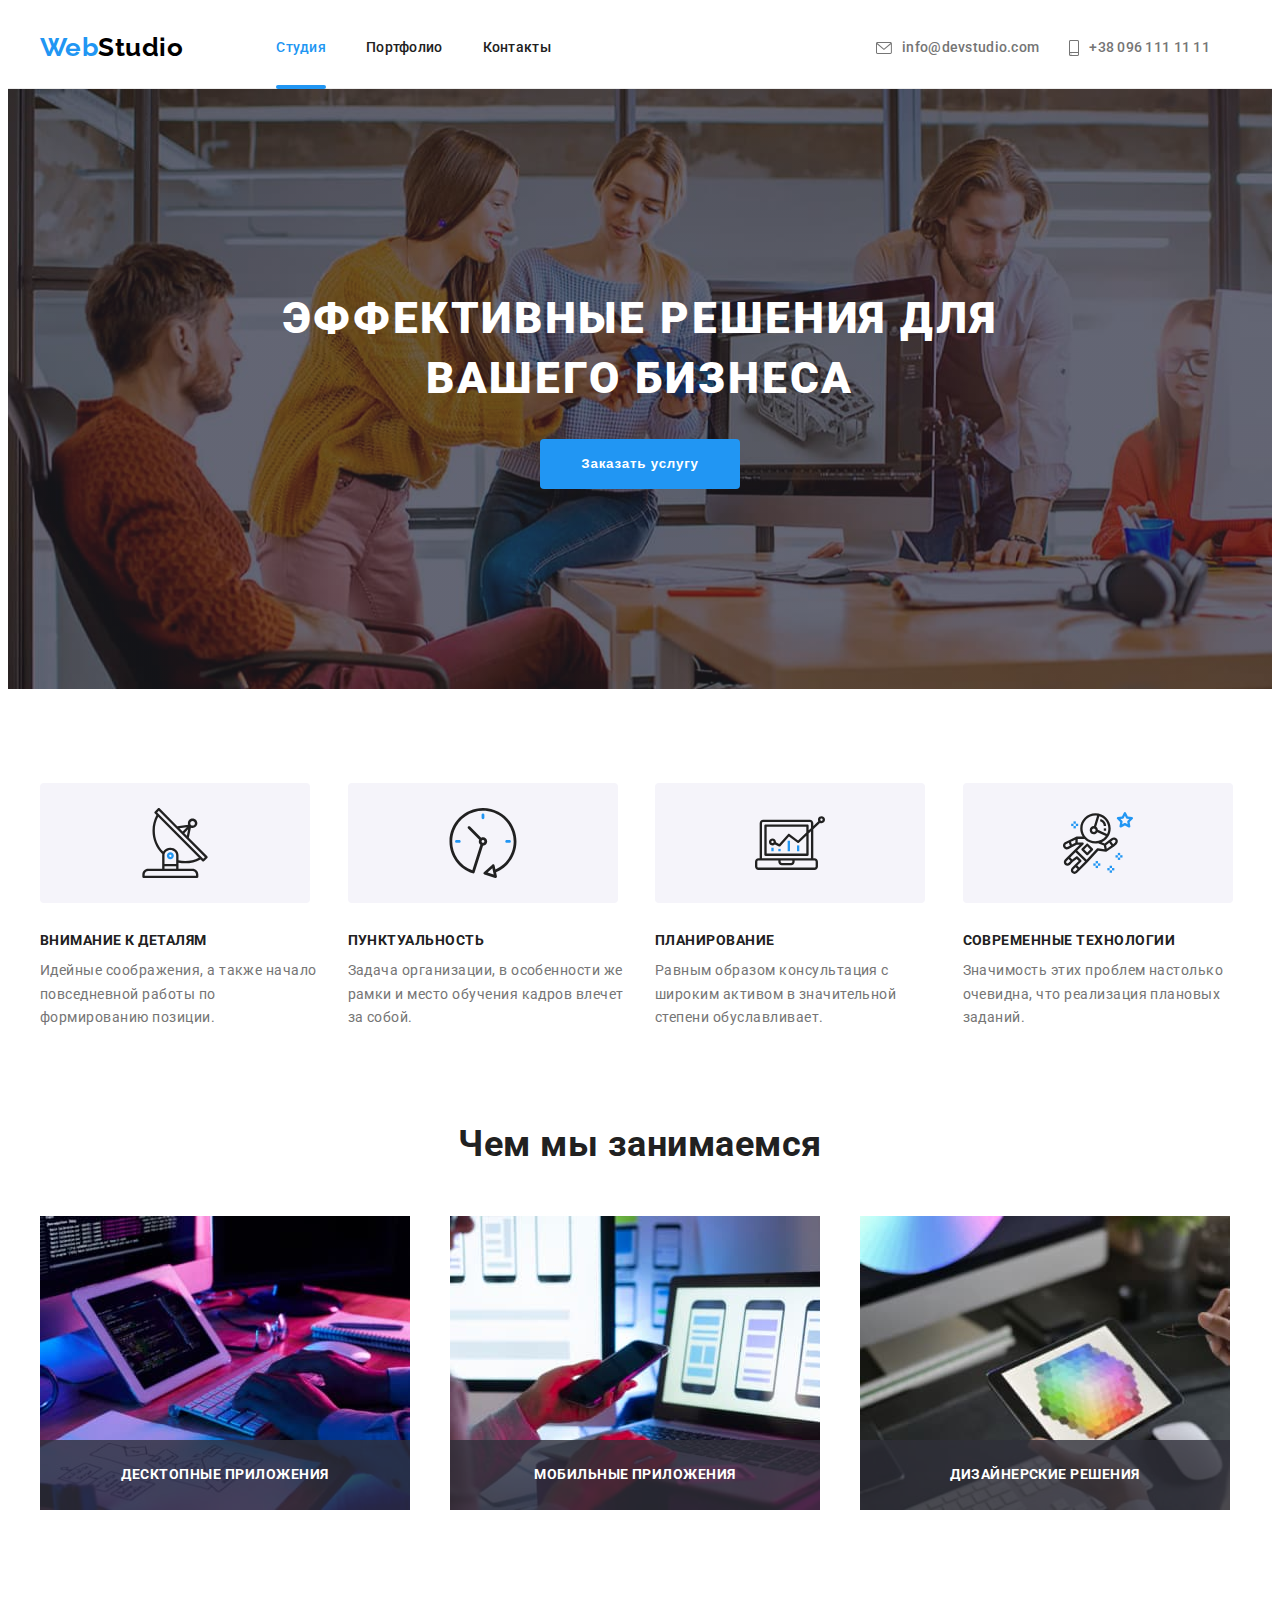
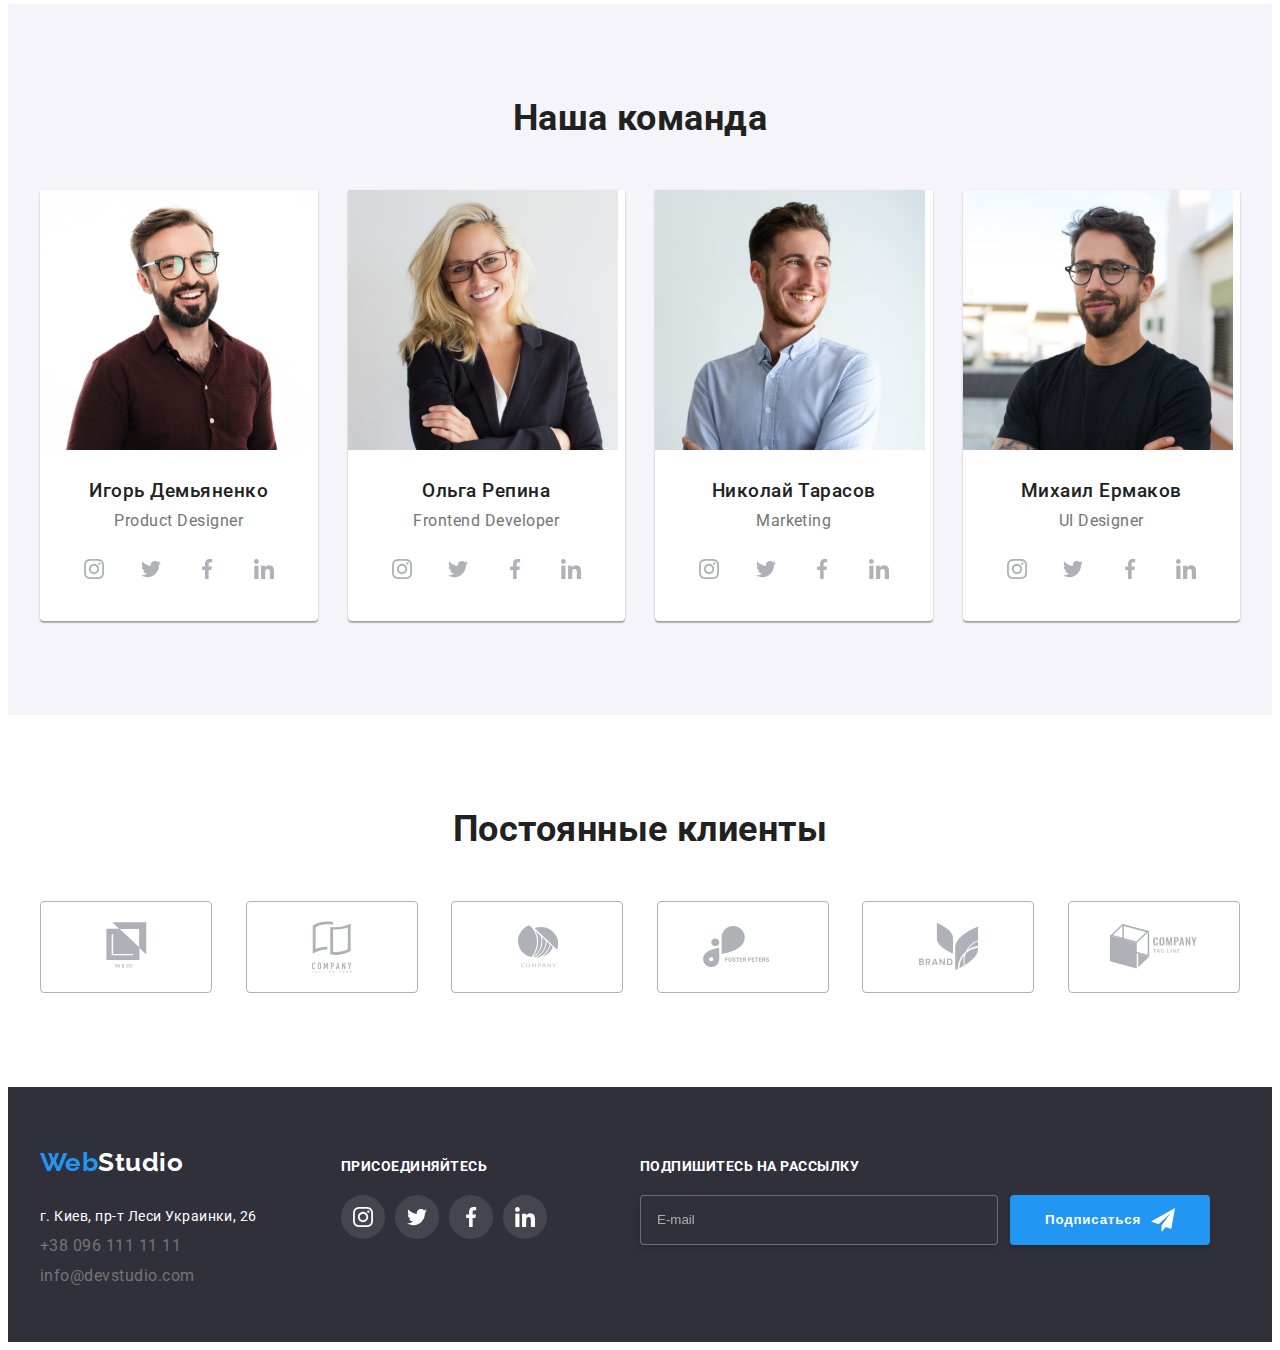
==== index.html @ 2e7219b0 "Добавляет прошлый проект" ====
<!DOCTYPE html>
<html lang="ru">
<head>
    <meta charset="UTF-8">
    <meta http-equiv="X-UA-Compatible" content="IE=edge">
    <meta name="viewport" content="width=device-width, initial-scale=1.0">
    <title>Студия</title>
    <link rel="preconnect" href="https://fonts.gstatic.com">
    <link href="https://fonts.googleapis.com/css2?family=Raleway:wght@700&family=Roboto:wght@400;500;700;900&display=swap"
        rel="stylesheet">
    <link rel="stylesheet" href="https://cdnjs.cloudflare.com/ajax/libs/modern-normalize/1.0.0/modern-normalize.min.css"
        integrity="sha512-ISS7cAi1PEhQ8jnbJpJZMd29NlhNj4AWYyLOSp2CE/CsHxTCu+r+t0D2yoJudVrd0/8fTVPUVDzY5Tvli75u/g=="
        crossorigin="anonymous" />
    <link rel="stylesheet" href="./css/styles.css">
</head>
<body>
    <header class="header">
        <div class="container">
            <nav class="navigation">
                <a class="logotype logotype-light-theme link" href="./index.html" lang="en">
                    <span class="logo-Web">Web</span>Studio</a>
                <ul class="navigation-list list">
                    <li class="navigation-item ">
                        <a class="navigation-link nav-link-onclick-color link" href="./index.html">Студия</a>
                    </li>
                    <li class="navigation-item">
                        <a class="navigation-link navigation-link-color link" href="./portfolio.html">Портфолио</a>
                    </li>
                    <li class="navigation-item">
                        <a class="navigation-link navigation-link-color link" href="">Контакты</a>
                    </li>
                </ul>
            </nav>
            <ul class="tel-list list">
                <li class="list-link">
                    <a class="block-header mail-link navigation-link tel-link-color link" href="mailto:info@devstudio.com" lang="en">
                        <svg class="icon-header" width="16px" height="12px">
                            <use href="./images/icons/icons.svg#envelope"></use>
                        </svg>
                        info@devstudio.com
                    </a>
                </li>
                <li class="list-link">
                    <a class="block-header navigation-link tel-link-color link" href="tel:+380961111111">
                        <svg class="icon-header" width="10px" height="16px">
                            <use href="./images/icons/icons.svg#smartphone" ></use>
                        </svg>
                        +38 096 111 11 11
                    </a>
                </li>
            </ul>
        </div>
    </header>
    <main>
        <section class="hero">
            <div class="container hero-container">
                <h1 class="hero-title">Эффективные решения для вашего бизнеса</h1>
                <button class="modal-btn" type="button" data-modal-open>Заказать услугу</button>
            </div>
        </section>
        <section class="quality">
            <div class="container ">
                <h2 class="visually-hidden">Наши качества</h2>
                <ul class="quality-list list">
                    <li class="quality-item">
                        <div class="quality-size">
                            <div class="block-icon">
                                <svg width="70px" height="70px">
                                    <use href="./images/icons/icons.svg#antenna"></use>
                                </svg>
                            </div>
                            <h3 class="suptitle">Внимание к деталям</h3>
                            <p class="description">
                                Идейные соображения, а также начало повседневной работы по формированию позиции.
                            </p>
                        </div>
                    </li>
                    <li class="quality-item">
                        <div class="quality-size">
                            <div class="block-icon">
                                <svg width="70px" height="70px">
                                    <use href="./images/icons/icons.svg#clock"></use>
                                </svg>
                            </div>
                            <h3 class="suptitle">Пунктуальность</h3>
                            <p class="description">
                                Задача организации, в особенности же рамки и место обучения кадров влечет за собой.
                            </p>
                        </div>
                    </li>
                    <li class="quality-item">
                        <div class="quality-size">
                            <div class="block-icon">
                                <svg width="70px" height="70px">
                                    <use href="./images/icons/icons.svg#diagram"></use>
                                </svg>
                            </div>
                            <h3 class="suptitle">Планирование</h3>
                            <p class="description">
                                Равным образом консультация с широким активом в значительной степени обуславливает.
                            </p>
                        </div>
                    </li>
                    <li class="quality-item">
                        <div class="quality-size">
                            <div class="block-icon">
                                <svg width="70px" height="70px">
                                    <use href="./images/icons/icons.svg#astronaut"></use>
                                </svg>
                            </div>
                            <h3 class="suptitle">Современные технологии</h3>
                            <p class="description">
                                Значимость этих проблем настолько очевидна, что реализация плановых заданий.
                            </p>
                        </div>
                    </li>
                </ul>
            </div>
        </section>
        <section class="work">
            <div class="container">
                <h2 class="title">Чем мы занимаемся</h2>
                <ul class="work-list list">
                    <li class="work-item">
                        <div class="work-block">
                            <img src="./images/index/img_1.jpg" alt="Ноутбук" width="370" height="294">
                            <p class="work-description">Десктопные приложения</p>
                        </div>
                    </li>
                    <li class="work-item">
                        <div class="work-block">
                            <img src="./images/index/img_2.jpg" alt="Смартфон" width="370" height="294">
                            <p class="work-description">Мобильные приложения</p>
                        </div>
                    </li>
                    <li class="work-item">
                        <div class="work-block">
                            <img src="./images/index/img_3.jpg" alt="Планшет" width="370" height="294">
                            <p class="work-description">Дизайнерские решения</p>
                        </div>
                    </li>
                </ul>
            </div>
        </section>
        <section class="team">
            <div class="container">
                <h2 class="title">Наша команда</h2>
                <ul class="team-list list">
                    <li class="team-item">
                        <img src="./images/index/Igor.jpg" alt="Дизайнер нашей команды" width="270" height="260">
                        <div class="team-block">
                            <h3 class="name-team">Игорь Демьяненко</h3>
                            <p class="position-team " lang="en">Product Designer</p>
                            <ul class="social-list list">
                                <li class="social-list-item">
                                    <a href="" class="social-list-link link">
                                        <svg width="20px" height="20px">
                                            <use href="./images/icons/icons.svg#instagram"></use>
                                        </svg>
                                    </a>
                                </li>
                                <li class="social-list-item">
                                    <a href="" class="social-list-link link">
                                        <svg width="20px" height="20px">
                                            <use href="./images/icons/icons.svg#twitter"></use>
                                        </svg>
                                    </a>
                                </li>
                                <li class="social-list-item">
                                    <a href="" class="social-list-link link">
                                        <svg width="20px" height="20px">
                                            <use href="./images/icons/icons.svg#facebook"></use>
                                        </svg>
                                    </a>
                                </li>
                                <li class="social-list-item">
                                    <a href="" class="social-list-link link">
                                        <svg width="20px" height="20px">
                                            <use href="./images/icons/icons.svg#linkedin"></use>
                                        </svg>
                                    </a>
                                </li>
                            </ul>
                        </div>
                    </li>
                    <li class="team-item">
                        <img src="./images/index/Olga.jpg" alt="Разработчик нашей команды" width="270" height="260">
                        <div class="team-block">
                            <h3 class="name-team">Ольга Репина</h3>
                            <p class="position-team " lang="en">Frontend Developer</p>
                            <ul class="social-list list">
                                <li class="social-list-item">
                                    <a href="" class="social-list-link link">
                                        <svg width="20px" height="20px">
                                            <use href="./images/icons/icons.svg#instagram"></use>
                                        </svg>
                                    </a>
                                </li>
                                <li class="social-list-item">
                                    <a href="" class="social-list-link link">
                                        <svg width="20px" height="20px">
                                            <use href="./images/icons/icons.svg#twitter"></use>
                                        </svg>
                                    </a>
                                </li>
                                <li class="social-list-item">
                                    <a href="" class="social-list-link link">
                                        <svg width="20px" height="20px">
                                            <use href="./images/icons/icons.svg#facebook"></use>
                                        </svg>
                                    </a>
                                </li>
                                <li class="social-list-item">
                                    <a href="" class="social-list-link link">
                                        <svg width="20px" height="20px">
                                            <use href="./images/icons/icons.svg#linkedin"></use>
                                        </svg>
                                    </a>
                                </li>
                            </ul>
                        </div>
                    </li>
                    <li class="team-item">
                        <img src="./images/index/Nikolay.jpg" alt="Маркетолог нашей команды" width="270" height="260">
                        <div class="team-block">
                            <h3 class="name-team">Николай Тарасов</h3>
                            <p class="position-team " lang="en">Marketing</p>
                            <ul class="social-list list">
                                <li class="social-list-item">
                                    <a href="" class="social-list-link link">
                                        <svg width="20px" height="20px">
                                            <use href="./images/icons/icons.svg#instagram"></use>
                                        </svg>
                                    </a>
                                </li>
                                <li class="social-list-item">
                                    <a href="" class="social-list-link link">
                                        <svg width="20px" height="20px">
                                            <use href="./images/icons/icons.svg#twitter"></use>
                                        </svg>
                                    </a>
                                </li>
                                <li class="social-list-item">
                                    <a href="" class="social-list-link link">
                                        <svg width="20px" height="20px">
                                            <use href="./images/icons/icons.svg#facebook"></use>
                                        </svg>
                                    </a>
                                </li>
                                <li class="social-list-item">
                                    <a href="" class="social-list-link link">
                                        <svg width="20px" height="20px">
                                            <use href="./images/icons/icons.svg#linkedin"></use>
                                        </svg>
                                    </a>
                                </li>
                            </ul>
                        </div>
                    </li>
                    <li class="team-item">
                        <img src="./images/index/Michael.jpg" alt="Дизайнер нашей команды" width="270" height="260">
                        <div class="team-block">
                            <h3 class="name-team">Михаил Ермаков</h3>
                            <p class="position-team " lang="en">UI Designer</p>
                            <ul class="social-list list">
                                <li class="social-list-item">
                                    <a href="" class="social-list-link link">
                                        <svg width="20px" height="20px">
                                            <use href="./images/icons/icons.svg#instagram"></use>
                                        </svg>
                                    </a>
                                </li>
                                <li class="social-list-item">
                                    <a href="" class="social-list-link link">
                                        <svg width="20px" height="20px">
                                            <use href="./images/icons/icons.svg#twitter"></use>
                                        </svg>
                                    </a>
                                </li>
                                <li class="social-list-item">
                                    <a href="" class="social-list-link link">
                                        <svg width="20px" height="20px">
                                            <use href="./images/icons/icons.svg#facebook"></use>
                                        </svg>
                                    </a>
                                </li>
                                <li class="social-list-item">
                                    <a href="" class="social-list-link link">
                                        <svg width="20px" height="20px">
                                            <use href="./images/icons/icons.svg#linkedin"></use>
                                        </svg>
                                    </a>
                                </li>
                            </ul>
                        </div>
                    </li>
                </ul>
            </div>
        </section>
        <section class="client">
            <div class="container">
                <h2 class="title">Постоянные клиенты</h2>
                <ul class="client-list list">
                    <li class="client-list-item">
                        <a href="" class="client-list-link link">
                            <svg width="44px" height="49px">
                                <use href="./images/icons/icons.svg#logo_1"></use>
                            </svg>
                        </a>
                    </li>
                    <li class="client-list-item">
                        <a href="" class="client-list-link link">
                            <svg width="40px" height="52px">
                                <use href="./images/icons/icons.svg#logo_2"></use>
                            </svg>
                        </a>
                    </li>
                    <li class="client-list-item">
                        <a href="" class="client-list-link link">
                            <svg width="41px" height="43px">
                                <use href="./images/icons/icons.svg#logo_3"></use>
                            </svg>
                        </a>
                    </li>
                    <li class="client-list-item">
                        <a href="" class="client-list-link link">
                            <svg width="79px" height="42px">
                                <use href="./images/icons/icons.svg#logo_4"></use>
                            </svg>
                        </a>
                    </li>
                    <li class="client-list-item">
                        <a href="" class="client-list-link link">
                            <svg width="59px" height="47px">
                                <use href="./images/icons/icons.svg#logo_5"></use>
                            </svg>
                        </a>
                    </li>
                    <li class="client-list-item">
                        <a href="" class="client-list-link link">
                            <svg width="89px" height="45px">
                                <use href="./images/icons/icons.svg#logo_6"></use>
                            </svg>
                        </a>
                    </li>
                </ul>
            </div>
        </section>
    </main>
    <footer class="footer">
        <div class="container footer-inline">
            <div class="address-block-footer">
                <a class="logotype logotype-dark-theme link " href="./index.html" lang="en">
                    <span class="logo-Web">Web</span>Studio</a>
                <address class="address">
                    <ul class="list">
                        <li class="contact-list-item">
                            <a class="contact-list-link link" href="https://goo.gl/maps/pDq41oWToVLmDc4w5" target="_blank"
                                rel="noopener noreferrer">
                                г. Киев,
                                пр-т Леси Украинки, 26
                            </a>
                        </li>
                        <li class="contact-list-item">
                            <a class="tel-link-color link" href="tel:+380961111111">
                                +38 096 111 11 11
                            </a>
                        </li>
                        <li class="contact-list-item">
                            <a class="tel-link-color link" href="mailto:info@devstudio.com" lang="en">
                                info@devstudio.com
                            </a>
                        </li>
                    </ul>
                </address>
            </div>
            <div class="footer-block-list ">
                <h3 class="foot-suptitle">присоединяйтесь</h3>
                <ul class="footer-list list">
                    <li class="footer-list-item">
                        <a href="" class="footer-list-link link">
                            <svg width="20px" height="20px">
                                <use href="./images/icons/icons.svg#instagram"></use>
                            </svg>
                        </a>
                    </li>
                    <li class="footer-list-item">
                        <a href="" class="footer-list-link link">
                            <svg width="20px" height="20px">
                                <use href="./images/icons/icons.svg#twitter"></use>
                            </svg>
                        </a>
                    </li>
                    <li class="footer-list-item">
                        <a href="" class="footer-list-link link">
                            <svg width="20px" height="20px">
                                <use href="./images/icons/icons.svg#facebook"></use>
                            </svg>
                        </a>
                    </li>
                    <li class="footer-list-item">
                        <a href="" class="footer-list-link link">
                            <svg width="20px" height="20px">
                                <use href="./images/icons/icons.svg#linkedin"></use>
                            </svg>
                        </a>
                    </li>
                </ul>
            </div>
            <div class="footer-block-button">
                <h3 class="foot-suptitle">подпишитесь на рассылку</h3>
                <form action="#" class="foot-form-size">
                    <input type="email" class="action-footer-email" required autocomplete="off" placeholder="E-mail">
                    <button type="submit" class="modal-form-btn block-action-btn">
                        Подписаться
                        <svg class="svg-color" width="24px" height="24px">
                            <use href="./images/icons/icons.svg#telegram"></use>
                        </svg>
                    </button>
                </form>
            </div>
        </div>
    </footer>

    <div class="backdrop is-hidden" data-modal>
        <div class="modal">
            <button class="modal-close-btn" type="button" data-modal-close>
                <svg class="close-btn" width="11px" height="11px">
                    <use href="./images/icons/icons.svg#close"></use>
                </svg>
            </button>
            <h2 class="modal-title">Оставьте свои данные, мы вам перезвоним</h2>
            <form action="#" class="modal-form">
                <label class="modal-form-field">
                    Имя
                    <span class="modal-form-input-wrapper">
                        <input type="text" name="user-name" required minlength="2" class="modal-form-input" autocomplete="off">
                        <svg class="modal-form-icon" width="18px" height="18px">
                            <use href="./images/icons/icons.svg#person-black"></use>
                        </svg>
                    </span>
                </label>
                <label class="modal-form-field">
                    Телефон
                    <span class="modal-form-input-wrapper">
                        <input type="tel" name="user-phone" required pattern="[0-9]{3}-[0-9]{3}-[0-9]{2}-[0-9]{2}" autocomplete="off" title="096-111-11-11"
                            class="modal-form-input">
                        <svg class="modal-form-icon" width="18px" height="18px">
                            <use href="./images/icons/icons.svg#phone-black"></use>
                        </svg>
                    </span>
                </label>
                <label class="modal-form-field">
                    Почта
                    <span class="modal-form-input-wrapper">
                        <input type="email" name="user-email" required class="modal-form-input" autocomplete="off">
                        <svg class="modal-form-icon" width="18px" height="18px">
                            <use href="./images/icons/icons.svg#email-black"></use>
                        </svg>
                    </span>
                </label>
                <label class="modal-form-user-message">
                    <span class="modal-form-user-title">Комментарий</span>
                    <textarea name="user-message" class="modal-form-message" placeholder="Введите текст"></textarea>
                </label>
                <input type="checkbox" name="user-term" id="user-term" class="modal-form-term visually-hidden">
                <label for="user-term" class="modal-form-check-desc">Соглашаюсь с рассылкой и принимаю&nbsp; 
                    <a class="logo-Web" href="">Условия договора</a>
                </label>

                <button type="submit" class="modal-form-btn">Отправить</button>
            </form>

        </div>
    </div>
    <script src="./js/modal.js"></script>
</body>
</html>
---- css/styles.css ----
:root {
  --main-font: "Roboto", sans-serif;
  --secondary-font: "Raleway", sans-serif;
  --accent-color: #2196f3;
  --color-main: #ffffff;
  --color-title: #212121;
  --color-secondary: #2f303a;
  --color-btn: #188ce8;
  --color-logo: #000000;
  --color-subtext: #757575;
  --color-team: #f5f4fa;
  --color-icon: #c4c4c4;
  --section-pad: 94px;
  --border-header: #ececec;
  --border-icon: #afb1b8;
}

body {
  font-family: var(--main-font);
  font-weight: 400;
  letter-spacing: 0.03em;
  font-size: 16px;
  line-height: 1.87;
}

h1,
h2,
h3,
h4,
h5,
h6,
p {
  margin: 0;
}

ul,
ol {
  margin: 0;
  padding: 0;
}

img {
  display: block;
}

.link {
  text-decoration: none;
}

.list {
  list-style: none;
}

.visually-hidden {
  position: absolute !important;
  clip: rect(1px 1px 1px 1px); /* IE6, IE7 */
  clip: rect(1px, 1px, 1px, 1px);
  padding: 0 !important;
  border: 0 !important;
  height: 1px !important;
  width: 1px !important;
  overflow: hidden;
}

/* ----- COMPONENTS ----- */
.hero,
.footer {
  background-color: var(--color-secondary);
}

.hero-container {
  display: flex;
  flex-direction: column;
  justify-content: center;
  align-items: center;
}

.modal-btn {
  width: 200px;
  height: 50px;
  font-weight: 700;
  letter-spacing: 0.06em;
  cursor: pointer;
  background-color: var(--accent-color);
  color: var(--color-main);
  border: none;
  border-radius: 4px;
  transition: box-shadow 250ms cubic-bezier(0.4, 0, 0.2, 1),
    background-color 250ms cubic-bezier(0.4, 0, 0.2, 1);
}

.modal-btn:hover,
.modal-btn:focus {
  background-color: var(--color-btn);
  box-shadow: 0px 4px 4px rgba(0, 0, 0, 0.15);
}

.logotype {
  font-family: var(--secondary-font);
  font-weight: 700;
  font-size: 26px;
  line-height: 1.19;
}

.logotype-light-theme {
  color: var(--color-logo);
  padding-top: 24px;
  padding-bottom: 25px;
}

.logotype-dark-theme {
  color: var(--color-main);
  margin-bottom: 25px;
  margin-top: 25px;
}

.logo-Web {
  color: var(--accent-color);
}

.title {
  font-weight: 700;
  font-size: 36px;
  line-height: 1.16;
  color: var(--color-title);
  margin-bottom: 50px;
  text-align: center;
}

.container {
  width: 1200px;
  margin: 0 auto;
  padding-left: 15px;
  padding-right: 15px;
}

/* ----- END COMPONENTS ----- */

/* ----- HEADER ----- */
.header {
  border-bottom: 1px solid var(--border-header);
}

.header .container {
  display: flex;
  align-items: center;
}

.navigation {
  display: flex;
  align-items: center;
}

.navigation-list {
  display: flex;
  align-items: center;
}

.navigation-link {
  font-weight: 500;
  font-size: 14px;
  line-height: 1.14;
  letter-spacing: 0.02em;
  padding-top: 5px;
  padding-bottom: 5px;
  display: block;
  padding: 32px 0;
  transition-property: all;
  transition: color 250ms cubic-bezier(0.4, 0, 0.2, 1);
}

.nav-link-onclick-color::after {
  position: absolute;
  display: block;
  content: "";
  width: 100%;
  height: 4px;
  background: var(--accent-color);
  border-radius: 2px;
  bottom: -1px;
}

.navigation-item:not(:last-child) {
  margin-right: 40px;
}

.logotype {
  margin-right: 93px;
}

.navigation-link-color {
  color: var(--color-title);
}

.nav-link-onclick-color {
  color: var(--accent-color);
  position: relative;
}

.navigation-link:hover,
.navigation-link:focus {
  color: var(--accent-color);
}

.list-link {
  margin-right: 30px;
}

.navigation-link:hover .icon-header,
.navigation-link:focus .icon-header {
  fill: var(--accent-color);
}

.icon-header {
  margin-right: 10px;
  fill: var(--color-subtext);
  transition-property: all;
  transition: fill 250ms cubic-bezier(0.4, 0, 0.2, 1);
}

.block-header {
  display: flex;
  justify-content: center;
  align-items: center;
}
/* ----- END HEADER ----- */

/* ----- HERO ----- */
.hero {
  padding-top: 200px;
  padding-bottom: 200px;
  max-width: 1600px;
  background-image: linear-gradient(
      rgba(47, 48, 58, 0.4),
      rgba(47, 48, 58, 0.4)
    ),
    url("../images/index/hero_bg.jpg");
  background-repeat: no-repeat;
  background-size: cover;
  margin-right: auto;
  margin-left: auto;
}

.hero-title {
  font-weight: 900;
  font-size: 44px;
  line-height: 1.36;
  letter-spacing: 0.06em;
  text-transform: uppercase;
  color: var(--color-main);
  margin-bottom: 30px;
  padding-left: 237px;
  padding-right: 237px;
  text-align: center;
}
/* ----- END HERO ----- */
/* ----- quality ----- */

.description {
  font-size: 14px;
  line-height: 1.71;
  color: var(--color-subtext);
}

.suptitle {
  font-weight: 700;
  font-size: 14px;
  line-height: 1.14;
  text-transform: uppercase;
  color: var(--color-title);
  margin-bottom: 10px;
}

.quality {
  padding-top: var(--section-pad);
  padding-bottom: var(--section-pad);
}

.quality-list {
  display: flex;
  flex-wrap: wrap;
  margin-left: -30px;
  margin-top: -30px;
}

.quality-item {
  flex-basis: calc(100% / 4 - 30px);
  margin-left: 30px;
  margin-top: 30px;
}

.block-icon {
  width: 270px;
  height: 120px;
  background-color: var(--color-team);
  border-radius: 4px;
  display: flex;
  justify-content: center;
  align-items: center;
  margin-bottom: 30px;
}
/* ----- END quality ----- */
/* ----- work ----- */
.work {
  padding-bottom: var(--section-pad);
}

.work-list {
  display: flex;
  flex-wrap: wrap;
  margin-left: -30px;
  margin-top: -30px;
}

.work-item {
  flex-basis: calc(100% / 3 - 30px);
  margin-left: 30px;
  margin-top: 30px;
}

.work-block {
  position: relative;
}

.work-description {
  font-weight: 700;
  font-size: 14px;
  line-height: 1.14;
  display: flex;
  justify-content: center;
  align-items: center;
  text-transform: uppercase;
  color: var(--color-main);
  background: rgba(47, 48, 58, 0.8);
  width: 370px;
  height: 70px;
  position: absolute;
  bottom: 0;
  left: 0;
}

/* ----- END work ----- */
/* ----- OUR TEAM ----- */
.team {
  padding-top: var(--section-pad);
  padding-bottom: var(--section-pad);
  background: var(--color-team);
}

.team-list {
  display: flex;
  flex-wrap: wrap;
  margin-left: -30px;
  margin-bottom: -30px;
}

.team-item {
  flex-basis: calc(100% / 4 - 30px);
  margin-left: 30px;
  margin-bottom: 30px;
  background: var(--color-main);
  box-shadow: 0px 1px 3px rgba(0, 0, 0, 0.12), 0px 1px 1px rgba(0, 0, 0, 0.14),
    0px 2px 1px rgba(0, 0, 0, 0.2);
  border-radius: 0px 0px 4px 4px;
}

.team-block {
  padding: 30px 32px;
}

.name-team {
  font-weight: 500;
  line-height: 1.18;
  color: var(--color-title);
  text-align: center;
  margin-bottom: 10px;
}

.position-team {
  line-height: 1.18;
  color: var(--color-subtext);
  text-align: center;
  margin-bottom: 16px;
}

.social-list-link {
  display: flex;
  justify-content: center;
  align-items: center;
  width: 44px;
  height: 44px;
  border-radius: 50%;
  background-color: var(--color-main);
  fill: var(--border-icon);
  transition-property: all;
  transition: color 250ms cubic-bezier(0.4, 0, 0.2, 1),
    background-color 250ms cubic-bezier(0.4, 0, 0.2, 1);
}

.social-list-link:hover,
.social-list-link:focus {
  background-color: var(--accent-color);
  fill: var(--color-main);
}

.social-list {
  display: flex;
  align-items: center;
  justify-content: space-between;
}

/* ----- END OUR TEAM ----- */

/* ----- CLIENT ----- */
.client {
  padding-top: var(--section-pad);
  padding-bottom: var(--section-pad);
}

.client-list {
  display: flex;
  align-items: center;
  justify-content: space-between;
}

.client-list-link {
  display: flex;
  justify-content: center;
  align-items: center;
  width: 170px;
  height: 90px;
  border: 1px solid var(--border-icon);
  fill: var(--border-icon);
  border-radius: 4px;
  transition-property: all;
  transition: fill 250ms cubic-bezier(0.4, 0, 0.2, 1),
    border 250ms cubic-bezier(0.4, 0, 0.2, 1);
}

.client-list-link:hover,
.client-list-link:focus {
  border-color: var(--accent-color);
  fill: var(--accent-color);
}

/* -----END CLIENT ----- */

/* ----- FOOTER ----- */
.footer {
  padding-top: 60px;
  padding-bottom: 60px;
}

.address-block-footer {
  width: 231px;
}

.footer-inline {
  display: flex;
  align-items: baseline;
}

.footer-list {
  display: flex;
  align-items: center;
  justify-content: space-between;
}

.footer-list-link {
  display: flex;
  justify-content: center;
  align-items: center;
  width: 44px;
  height: 44px;
  border-radius: 50%;
  background: rgba(255, 255, 255, 0.1);
  fill: var(--color-main);
  transition-property: all;
  transition: background-color 250ms cubic-bezier(0.4, 0, 0.2, 1);
}

.contact-list-item {
  justify-content: center;
  align-items: center;
  height: 21px;
}

.contact-list-item:not(:last-child) {
  margin-bottom: 9px;
}

.address {
  margin-top: 20px;
  font-style: normal;
  width: 231px;
  height: 81px;
}

.footer-block-list {
  margin-left: 70px;
  width: 206px;
}

.foot-suptitle {
  font-weight: 700;
  font-size: 14px;
  line-height: 1.14;
  text-transform: uppercase;
  color: var(--color-main);
  margin-bottom: 20px;
}

.contact-list-link {
  font-size: 14px;
  line-height: 1.71;
  color: var(--color-main);
  transition-property: all;
  transition: color 250ms cubic-bezier(0.4, 0, 0.2, 1);
}

.footer-list-link:hover,
.footer-list-link:focus {
  background: var(--accent-color);
}

.contact-list-link:hover,
.contact-list-link:focus {
  color: var(--accent-color);
}

.footer .container {
  display: flex;
}

.tel-link-color {
  color: var(--color-subtext);
  transition-property: all;
  transition: color 250ms cubic-bezier(0.4, 0, 0.2, 1);
}

.tel-link-color:hover,
.tel-link-color:focus {
  color: var(--accent-color);
}

.tel-list {
  display: flex;
  align-items: center;
  margin-left: auto;
}

.footer-block-button {
  width: 570px;
  margin-left: 93px;
}

.action-footer-email {
  width: 358px;
  height: 50px;
  border: 1px solid rgba(255, 255, 255, 0.3);
  box-sizing: border-box;
  filter: drop-shadow(0px 4px 4px rgba(0, 0, 0, 0.15));
  border-radius: 4px;
  background-color: var(--color-secondary);
  color: var(--color-main);
  line-height: 1.25;
  padding: 15px 16px;
  margin-right: 12px;
}

.action-footer-email::placeholder {
  color: rgba(255, 255, 255, 0.6);
}

.foot-form-size {
  display: flex;
  align-items: center;
}

.svg-color {
  fill: var(--color-main);
  margin-left: 10px;
}

.block-action-btn {
  display: flex;
  justify-content: center;
  align-items: center;
}

/* ----- END FOOTER ----- */

/* ----- Portfolio ----- */
/* ----- Main ----- */

.gallery {
  padding-top: var(--section-pad);
  padding-bottom: var(--section-pad);
}

.filter-list {
  display: flex;
  justify-content: center;
  margin-bottom: 50px;
}

.filter-item:not(:last-child) {
  margin-right: 8px;
}

.filter-btn {
  font-weight: 500;
  line-height: 1.62;
  cursor: pointer;
  color: var(--color-title);
  background-color: var(--color-team);
  border: none;
  border-radius: 4px;
  padding-left: 22px;
  padding-right: 22px;
  padding-top: 6px;
  padding-bottom: 6px;
  transition-property: all;
  transition: color 250ms cubic-bezier(0.4, 0, 0.2, 1),
    background-color 250ms cubic-bezier(0.4, 0, 0.2, 1),
    box-shadow 250ms cubic-bezier(0.4, 0, 0.2, 1);
}

.filter-btn-color {
  background-color: var(--accent-color);
  color: var(--color-main);
}

.filter-btn:hover,
.filter-btn:focus {
  background-color: var(--accent-color);
  color: var(--color-main);
  box-shadow: 0px 3px 1px rgba(0, 0, 0, 0.1), 0px 3px 1px rgba(0, 0, 0, 0.1),
    0px 1px 2px rgba(0, 0, 0, 0.08), 0px 2px 2px rgba(0, 0, 0, 0.12);
}

.project-name {
  font-weight: 700;
  font-size: 18px;
  line-height: 2;
  letter-spacing: 0.06em;
  color: var(--color-title);
  margin-bottom: 4px;
}

.project-type {
  color: var(--color-subtext);
}

.gallery-list {
  display: flex;
  flex-wrap: wrap;
  margin-left: -30px;
  margin-bottom: -30px;
}

.gallery-link {
  display: block;
  transition-property: all;
  transition: box-shadow 250ms cubic-bezier(0.4, 0, 0.2, 1);
}

.gallery-item {
  flex-basis: calc(100% / 3 - 30px);
  margin-left: 28px;
  margin-bottom: 28px;
  border: 1px solid #eeeeee;
}

.gallery-link:hover,
.gallery-link:focus {
  box-shadow: 0px 1px 1px rgba(0, 0, 0, 0.12), 0px 4px 4px rgba(0, 0, 0, 0.06),
    1px 4px 6px rgba(0, 0, 0, 0.16);
}

.gallery-block {
  padding: 19px 24px;
}

.gallery-block-link {
  position: relative;
  overflow: hidden;
}

.overlay {
  position: absolute;
  top: 0;
  left: 0;
  background: rgba(33, 150, 243, 0.9);
  color: var(--color-main);
  font-size: 18px;
  line-height: 1.5;
  padding: 63px 24px;
  height: 100%;
  transform: translateY(100%);
  transition-property: all;
  transition: transform 250ms cubic-bezier(0.4, 0, 0.2, 1);
}

.gallery-link:hover .overlay,
.gallery-link:focus .overlay {
  transform: translateY(0%);
}

/* ----- END Main ----- */
/* ----- END Portfolio ----- */

/* ----- Modal ----- */

.backdrop {
  position: fixed;
  top: 0;
  left: 0;
  width: 100vw;
  height: 100vh;
  background-color: rgba(0, 0, 0, 0.2);
  transition-property: all;
  transition: opacity 250ms cubic-bezier(0.4, 0, 0.2, 1),
    visibility 250ms cubic-bezier(0.4, 0, 0.2, 1);
}

.modal {
  position: absolute;
  top: 50%;
  left: 50%;
  transform: translate(-50%, -50%);
  width: 528px;

  background-color: var(--color-main);
  box-shadow: 0px 1px 3px rgba(0, 0, 0, 0.12), 0px 1px 1px rgba(0, 0, 0, 0.14),
    0px 2px 1px rgba(0, 0, 0, 0.2);
  border-radius: 4px;
  padding: 40px;
}

.modal-close-btn {
  position: absolute;
  top: 8px;
  right: 8px;
  display: flex;
  justify-content: center;
  align-items: center;
  width: 30px;
  height: 30px;
  background: var(--color-main);
  border: 1px solid rgba(0, 0, 0, 0.1);
  border-radius: 50%;
}

.close-btn {
  transition-property: all;
  transition: fill 250ms cubic-bezier(0.4, 0, 0.2, 1);
}

.modal-close-btn:hover .close-btn,
.modal-close-btn:focus .close-btn {
  fill: var(--accent-color);
}

.is-hidden {
  opacity: 0;
  visibility: hidden;
  pointer-events: none;
}

.modal-form {
  display: flex;
  flex-direction: column;
}

.modal-form-input {
  width: 100%;
  height: 40px;
  border: 1px solid rgba(33, 33, 33, 0.2);
  border-radius: 4px;
  padding-left: 42px;
  transition-property: all;
  transition: border-color 250ms cubic-bezier(0.4, 0, 0.2, 1);
}

.modal-form-input:focus {
  outline: none;
  border-color: var(--accent-color);
}

.modal-form-input-wrapper {
  position: relative;
  display: block;
  margin-top: 4px;
}

.modal-form-icon {
  position: absolute;
  top: 50%;
  left: 12px;
  transform: translateY(-50%);
  transition-property: all;
  transition: fill 250ms cubic-bezier(0.4, 0, 0.2, 1);
}

.modal-form-field {
  margin-bottom: 10px;
  font-size: 12px;
  line-height: 1.16;
  letter-spacing: 0.01em;
  color: var(--color-subtext);
}

.modal-form-user-message {
  height: 138px;
  margin-bottom: 20px;
}

.modal-form-user-title {
  height: 14px;
  font-size: 12px;
  line-height: 1.16;
  letter-spacing: 0.01em;
  color: var(--color-subtext);
}

.modal-form-input:focus + .modal-form-icon {
  outline: none;
  fill: var(--accent-color);
}

.modal-form-message {
  width: 100%;
  height: 120px;
  border: 1px solid rgba(33, 33, 33, 0.2);
  border-radius: 4px;
  padding: 12px 16px;
  resize: none;
  margin-top: 4px;
  transition-property: all;
  transition: border-color 250ms cubic-bezier(0.4, 0, 0.2, 1);
}

.modal-form-message::placeholder {
  color: rgba(117, 117, 117, 0.5);
}

.modal-form-message:focus {
  outline: none;
  border-color: var(--accent-color);
}

.modal-form-check-desc {
  display: flex;
  justify-content: center;
  align-items: center;
  margin-bottom: 30px;
  font-size: 14px;
  color: var(--color-subtext);
}

.modal-form-check-desc::before {
  display: block;
  content: "";
  width: 16px;
  height: 15px;
  border: 1px solid #212121;
  border-radius: 1px;
  margin-right: 8px;
}

.modal-form-term:checked + .modal-form-check-desc::before {
  background-image: url(../images/icons/check.svg);
  background-position: center;
  background-color: var(--accent-color);
  background-size: 11px 8px;
  background-repeat: no-repeat;
  border: none;
}

.modal-form-term:focus + .modal-form-check-desc::before {
  box-shadow: 0 0 0 0.5px blue;
  transition-property: all;
  transition: box-shadow 250ms cubic-bezier(0.4, 0, 0.2, 1);
}

.modal-form-btn {
  width: 200px;
  height: 50px;
  font-weight: 700;
  letter-spacing: 0.06em;
  cursor: pointer;
  align-self: center;
  background-color: var(--accent-color);
  color: var(--color-main);
  border: none;
  box-shadow: 0px 4px 4px rgba(0, 0, 0, 0.15);
  border-radius: 4px;
  transition: background-color 250ms cubic-bezier(0.4, 0, 0.2, 1);
}

.modal-form-btn:hover,
.modal-form-btn:focus {
  background-color: var(--color-btn);
}

.modal-title {
  font-weight: 700;
  font-size: 20px;
  line-height: 1.15;
  text-align: center;
  color: var(--color-title);
  margin-bottom: 12px;
}
/* ----- END Modal ----- */
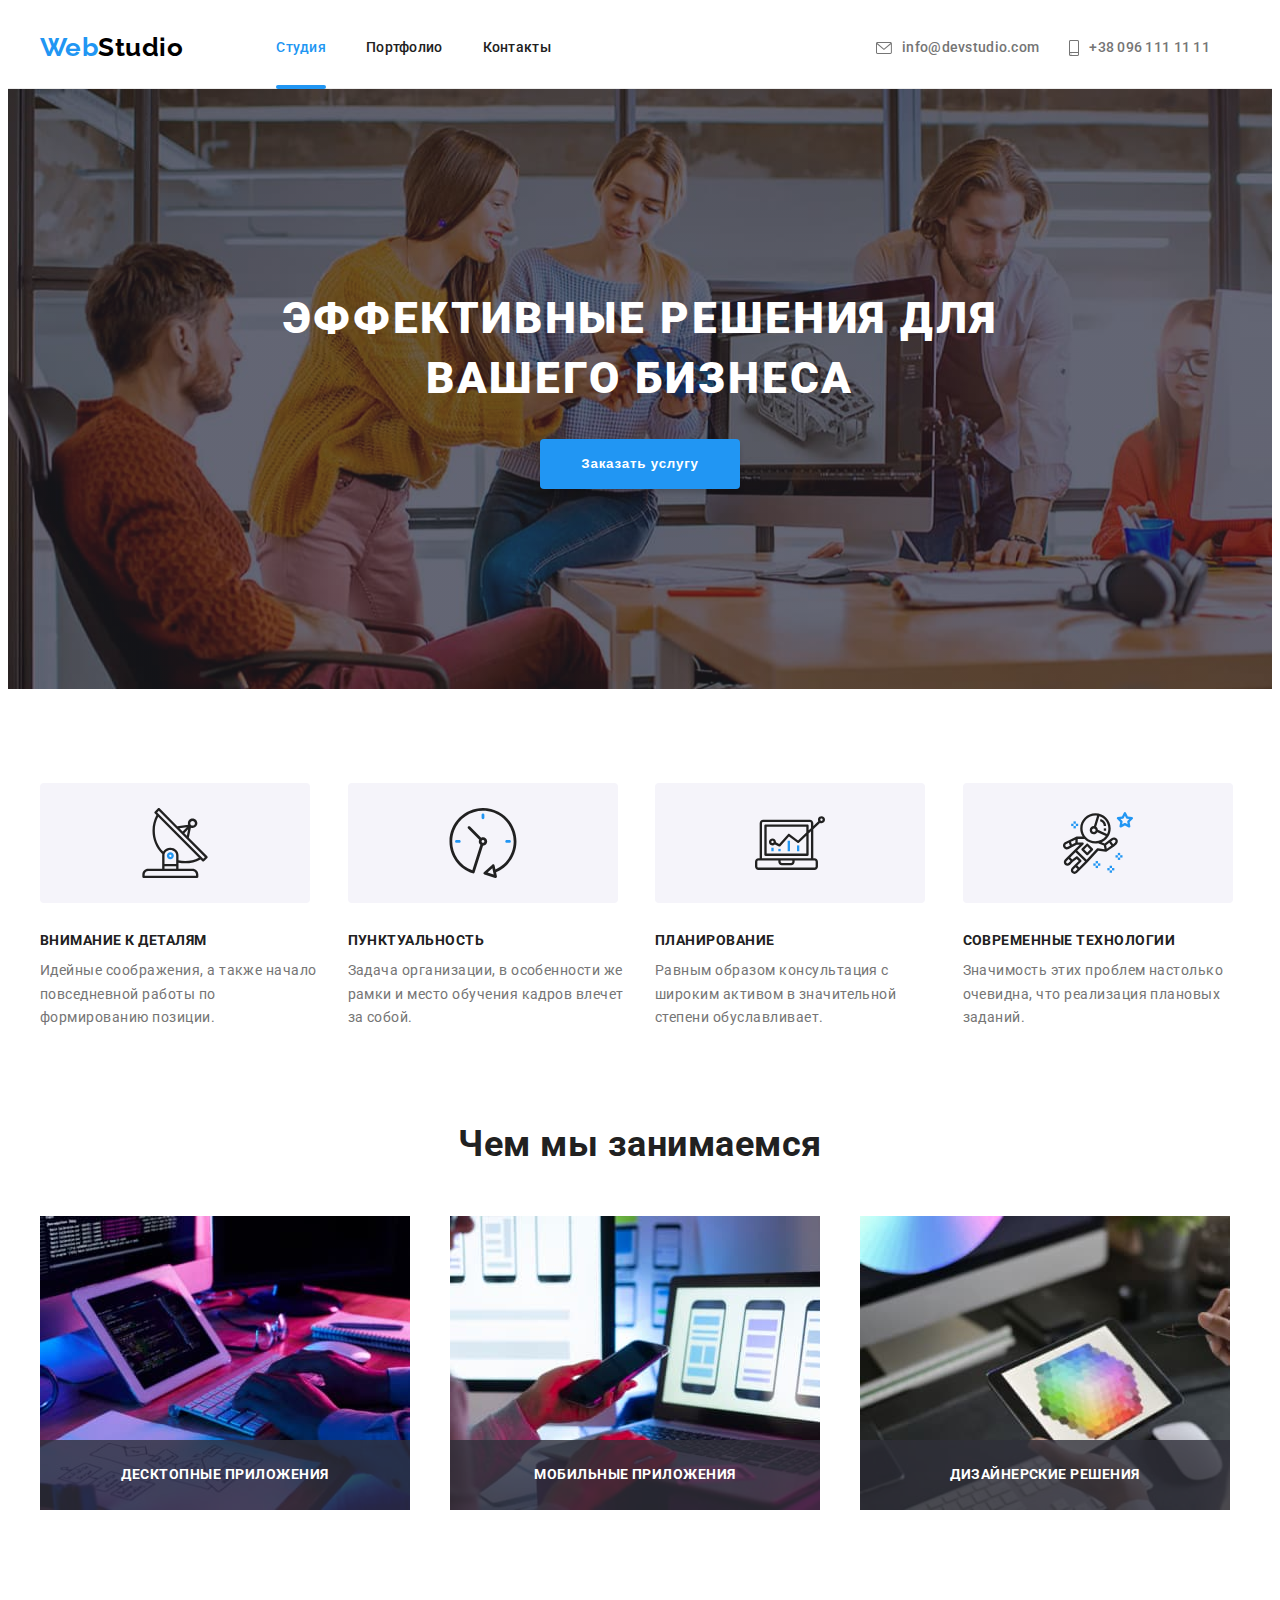
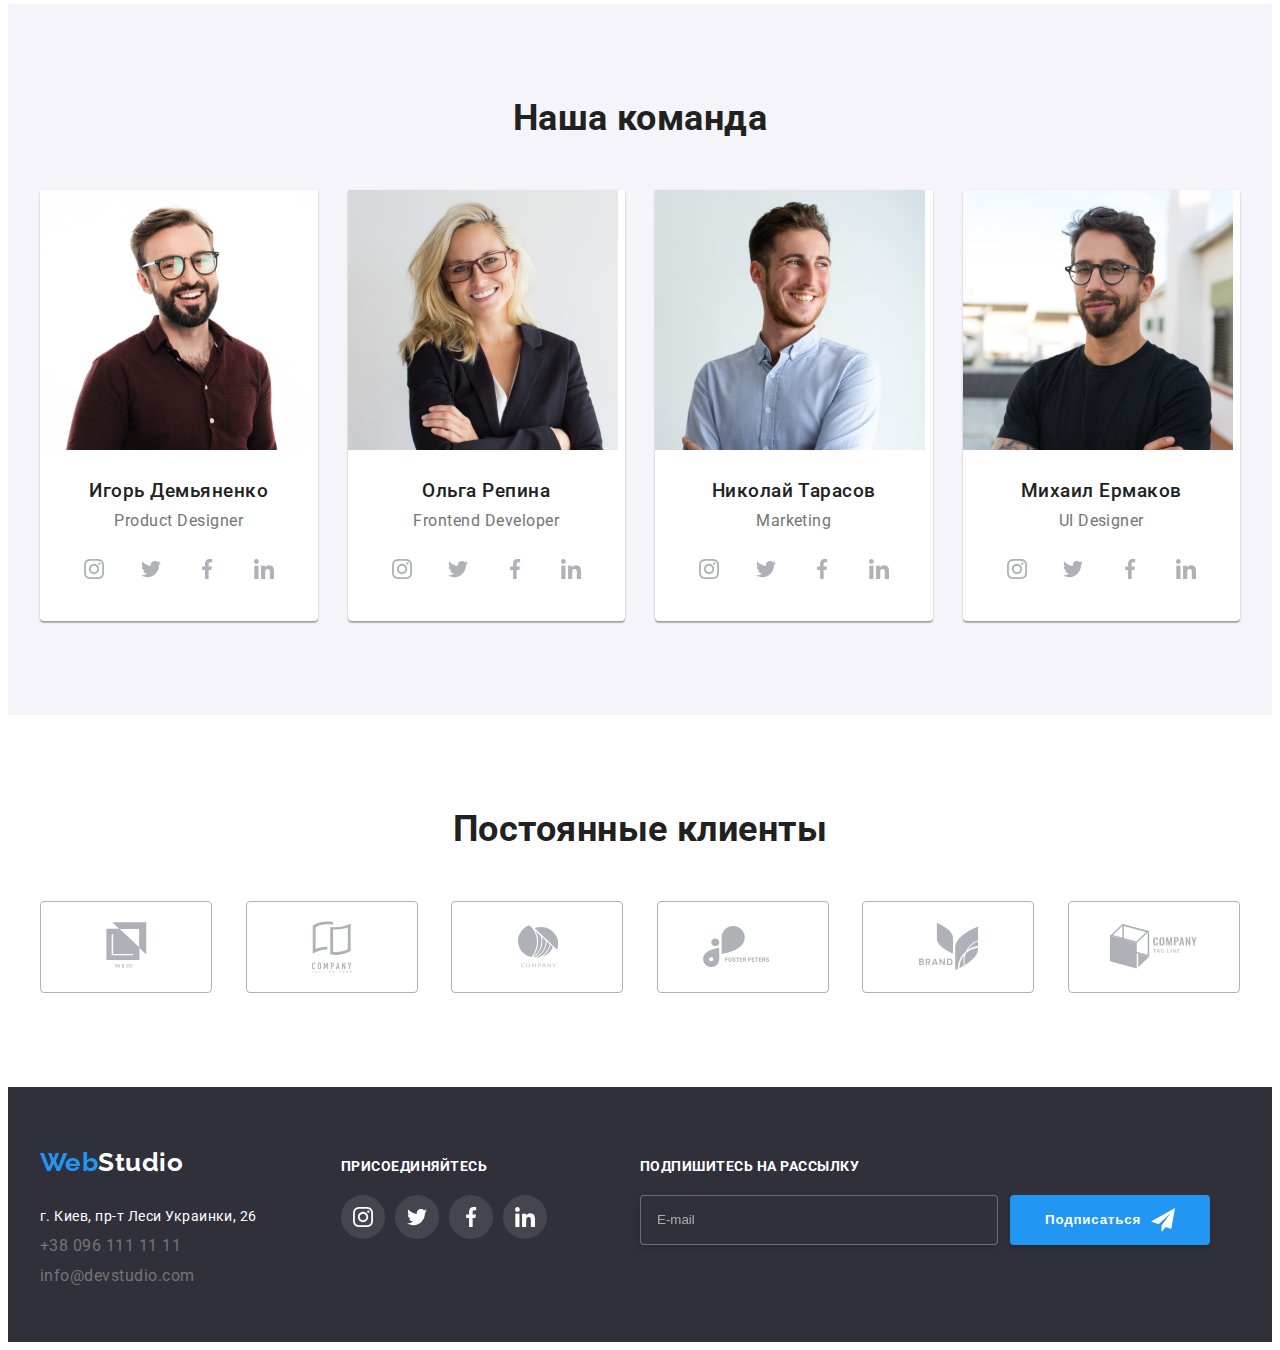
==== commit b1ba0011: "Подключает Scss и разбивает файл css" ====
--- a/index.html
+++ b/index.html
@@ -11,7 +11,7 @@
     <link rel="stylesheet" href="https://cdnjs.cloudflare.com/ajax/libs/modern-normalize/1.0.0/modern-normalize.min.css"
         integrity="sha512-ISS7cAi1PEhQ8jnbJpJZMd29NlhNj4AWYyLOSp2CE/CsHxTCu+r+t0D2yoJudVrd0/8fTVPUVDzY5Tvli75u/g=="
         crossorigin="anonymous" />
-    <link rel="stylesheet" href="./css/styles.css">
+    <link rel="stylesheet" href="./css/main.min.css">
 </head>
 <body>
     <header class="header">
@@ -411,7 +411,7 @@
                 <h3 class="foot-suptitle">подпишитесь на рассылку</h3>
                 <form action="#" class="foot-form-size">
                     <input type="email" class="action-footer-email" required autocomplete="off" placeholder="E-mail">
-                    <button type="submit" class="modal-form-btn block-action-btn">
+                    <button type="submit" class="modal-btn  block-action-btn">
                         Подписаться
                         <svg class="svg-color" width="24px" height="24px">
                             <use href="./images/icons/icons.svg#telegram"></use>
@@ -468,7 +468,7 @@
                     <a class="logo-Web" href="">Условия договора</a>
                 </label>
 
-                <button type="submit" class="modal-form-btn">Отправить</button>
+                <button type="submit" class="modal-btn btn-pos">Отправить</button>
             </form>
 
         </div>
--- a/css/main.min.css
+++ b/css/main.min.css
@@ -0,0 +1,2 @@
+:root{--main-font: "Roboto", sans-serif;--secondary-font: "Raleway", sans-serif;--accent-color: #2196f3;--color-main: #ffffff;--color-title: #212121;--color-secondary: #2f303a;--color-btn: #188ce8;--color-logo: #000000;--color-subtext: #757575;--color-team: #f5f4fa;--color-icon: #c4c4c4;--section-pad: 94px;--border-header: #ececec;--border-icon: #afb1b8}.visually-hidden{position:absolute !important;clip:rect(1px 1px 1px 1px);clip:rect(1px, 1px, 1px, 1px);padding:0 !important;border:0 !important;height:1px !important;width:1px !important;overflow:hidden}body{font-family:var(--main-font);font-weight:400;letter-spacing:0.03em;font-size:16px;line-height:1.87}h1,h2,h3,h4,h5,h6,p{margin:0}ul,ol{margin:0;padding:0}img{display:block}.link{text-decoration:none}.list{list-style:none}.container{width:1200px;margin:0 auto;padding-left:15px;padding-right:15px}.modal-btn{width:200px;height:50px;font-weight:700;letter-spacing:0.06em;cursor:pointer;background-color:var(--accent-color);color:var(--color-main);border:none;box-shadow:0px 4px 4px rgba(0,0,0,0.15);border-radius:4px;transition:box-shadow 250ms cubic-bezier(0.4, 0, 0.2, 1),background-color 250ms cubic-bezier(0.4, 0, 0.2, 1)}.modal-btn:hover,.modal-btn:focus{background-color:var(--color-btn);box-shadow:0px 4px 4px rgba(0,0,0,0.15)}.title{font-weight:700;font-size:36px;line-height:1.16;color:var(--color-title);margin-bottom:50px;text-align:center}.suptitle{font-weight:700;font-size:14px;line-height:1.14;text-transform:uppercase;color:var(--color-title);margin-bottom:10px}.description{font-size:14px;line-height:1.71;color:var(--color-subtext)}.logotype{font-family:var(--secondary-font);font-weight:700;font-size:26px;line-height:1.19;margin-right:93px}.logotype-light-theme{color:var(--color-logo);padding-top:24px;padding-bottom:25px}.logotype-dark-theme{color:var(--color-main);margin-bottom:25px;margin-top:25px}.logo-Web{color:var(--accent-color)}.social-list-link{display:flex;justify-content:center;align-items:center;width:44px;height:44px;border-radius:50%;background-color:var(--color-main);fill:var(--border-icon);transition-property:all;transition:color 250ms cubic-bezier(0.4, 0, 0.2, 1),background-color 250ms cubic-bezier(0.4, 0, 0.2, 1)}.social-list-link:hover,.social-list-link:focus{background-color:var(--accent-color);fill:var(--color-main)}.social-list{display:flex;align-items:center;justify-content:space-between}.backdrop{position:fixed;top:0;left:0;width:100vw;height:100vh;background-color:rgba(0,0,0,0.2);transition-property:all;transition:opacity 250ms cubic-bezier(0.4, 0, 0.2, 1),visibility 250ms cubic-bezier(0.4, 0, 0.2, 1)}.modal{position:absolute;top:50%;left:50%;transform:translate(-50%, -50%);width:528px;background-color:var(--color-main);box-shadow:0px 1px 3px rgba(0,0,0,0.12),0px 1px 1px rgba(0,0,0,0.14),0px 2px 1px rgba(0,0,0,0.2);border-radius:4px;padding:40px}.modal-close-btn{position:absolute;top:8px;right:8px;display:flex;justify-content:center;align-items:center;width:30px;height:30px;background:var(--color-main);border:1px solid rgba(0,0,0,0.1);border-radius:50%}.close-btn{transition-property:all;transition:fill 250ms cubic-bezier(0.4, 0, 0.2, 1)}.modal-close-btn:hover .close-btn,.modal-close-btn:focus .close-btn{fill:var(--accent-color)}.is-hidden{opacity:0;visibility:hidden;pointer-events:none}.modal-form{display:flex;flex-direction:column}.modal-form-input{width:100%;height:40px;border:1px solid rgba(33,33,33,0.2);border-radius:4px;padding-left:42px;transition-property:all;transition:border-color 250ms cubic-bezier(0.4, 0, 0.2, 1)}.modal-form-input:focus{outline:none;border-color:var(--accent-color)}.modal-form-input-wrapper{position:relative;display:block;margin-top:4px}.modal-form-icon{position:absolute;top:50%;left:12px;transform:translateY(-50%);transition-property:all;transition:fill 250ms cubic-bezier(0.4, 0, 0.2, 1)}.modal-form-input:focus+.modal-form-icon{outline:none;fill:var(--accent-color)}.modal-form-field{margin-bottom:10px;font-size:12px;line-height:1.16;letter-spacing:0.01em;color:var(--color-subtext)}.modal-form-user-message{height:138px;margin-bottom:20px}.modal-form-user-title{height:14px;font-size:12px;line-height:1.16;letter-spacing:0.01em;color:var(--color-subtext)}.modal-form-message{width:100%;height:120px;border:1px solid rgba(33,33,33,0.2);border-radius:4px;padding:12px 16px;resize:none;margin-top:4px;transition-property:all;transition:border-color 250ms cubic-bezier(0.4, 0, 0.2, 1)}.modal-form-message::placeholder{color:rgba(117,117,117,0.5)}.modal-form-message:focus{outline:none;border-color:var(--accent-color)}.modal-form-check-desc{display:flex;justify-content:center;align-items:center;margin-bottom:30px;font-size:14px;color:var(--color-subtext)}.modal-form-check-desc::before{display:block;content:"";width:16px;height:15px;border:1px solid #212121;border-radius:1px;margin-right:8px}.modal-form-term:checked+.modal-form-check-desc::before{background-image:url(../images/icons/check.svg);background-position:center;background-color:var(--accent-color);background-size:11px 8px;background-repeat:no-repeat;border:none}.modal-form-term:focus+.modal-form-check-desc::before{box-shadow:0 0 0 0.5px blue;transition-property:all;transition:box-shadow 250ms cubic-bezier(0.4, 0, 0.2, 1)}.modal-title{font-weight:700;font-size:20px;line-height:1.15;text-align:center;color:var(--color-title);margin-bottom:12px}.btn-pos{display:flex;justify-content:center;align-items:center;position:relative;left:50%;transform:translate(-50%)}.header{border-bottom:1px solid var(--border-header)}.header .container{display:flex;align-items:center}.navigation{display:flex;align-items:center}.navigation-list{display:flex;align-items:center}.navigation-link{font-weight:500;font-size:14px;line-height:1.14;letter-spacing:0.02em;padding-top:5px;padding-bottom:5px;display:block;padding:32px 0;transition-property:all;transition:color 250ms cubic-bezier(0.4, 0, 0.2, 1)}.navigation-link:hover,.navigation-link:focus{color:var(--accent-color)}.navigation-item:not(:last-child){margin-right:40px}.navigation-link-color{color:var(--color-title)}.nav-link-onclick-color{color:var(--accent-color);position:relative}.nav-link-onclick-color::after{position:absolute;display:block;content:"";width:100%;height:4px;background:var(--accent-color);border-radius:2px;bottom:-1px}.list-link{margin-right:30px}.icon-header{margin-right:10px;fill:var(--color-subtext);transition-property:all;transition:fill 250ms cubic-bezier(0.4, 0, 0.2, 1)}.navigation-link:hover .icon-header,.navigation-link:focus .icon-header{fill:var(--accent-color)}.block-header{display:flex;justify-content:center;align-items:center}.hero{padding-top:200px;padding-bottom:200px;max-width:1600px;background-image:linear-gradient(rgba(47,48,58,0.4), rgba(47,48,58,0.4)),url("../images/index/hero_bg.jpg");background-repeat:no-repeat;background-size:cover;margin-right:auto;margin-left:auto;background-color:var(--color-secondary)}.hero-container{display:flex;flex-direction:column;justify-content:center;align-items:center}.hero-title{font-weight:900;font-size:44px;line-height:1.36;letter-spacing:0.06em;text-transform:uppercase;color:var(--color-main);margin-bottom:30px;padding-left:237px;padding-right:237px;text-align:center}.quality{padding-top:var(--section-pad);padding-bottom:var(--section-pad)}.quality-list{display:flex;flex-wrap:wrap;margin-left:-30px;margin-top:-30px}.quality-item{flex-basis:calc(100% / 4 - 30px);margin-left:30px;margin-top:30px}.block-icon{width:270px;height:120px;background-color:var(--color-team);border-radius:4px;display:flex;justify-content:center;align-items:center;margin-bottom:30px}.work{padding-bottom:var(--section-pad)}.work-list{display:flex;flex-wrap:wrap;margin-left:-30px;margin-top:-30px}.work-item{flex-basis:calc(100% / 3 - 30px);margin-left:30px;margin-top:30px}.work-block{position:relative}.work-description{font-weight:700;font-size:14px;line-height:1.14;display:flex;justify-content:center;align-items:center;text-transform:uppercase;color:var(--color-main);background:rgba(47,48,58,0.8);width:370px;height:70px;position:absolute;bottom:0;left:0}.team{padding-top:var(--section-pad);padding-bottom:var(--section-pad);background:var(--color-team)}.team-list{display:flex;flex-wrap:wrap;margin-left:-30px;margin-bottom:-30px}.team-item{flex-basis:calc(100% / 4 - 30px);margin-left:30px;margin-bottom:30px;background:var(--color-main);box-shadow:0px 1px 3px rgba(0,0,0,0.12),0px 1px 1px rgba(0,0,0,0.14),0px 2px 1px rgba(0,0,0,0.2);border-radius:0px 0px 4px 4px}.team-block{padding:30px 32px}.name-team{font-weight:500;line-height:1.18;color:var(--color-title);text-align:center;margin-bottom:10px}.position-team{line-height:1.18;color:var(--color-subtext);text-align:center;margin-bottom:16px}.client{padding-top:var(--section-pad);padding-bottom:var(--section-pad)}.client-list{display:flex;align-items:center;justify-content:space-between}.client-list-link{display:flex;justify-content:center;align-items:center;width:170px;height:90px;border:1px solid var(--border-icon);fill:var(--border-icon);border-radius:4px;transition-property:all;transition:fill 250ms cubic-bezier(0.4, 0, 0.2, 1),border 250ms cubic-bezier(0.4, 0, 0.2, 1)}.client-list-link:hover,.client-list-link:focus{border-color:var(--accent-color);fill:var(--accent-color)}.footer{padding-top:60px;padding-bottom:60px;background-color:var(--color-secondary)}.footer .container{display:flex}.address-block-footer{width:231px}.footer-inline{display:flex;align-items:baseline}.footer-list{display:flex;align-items:center;justify-content:space-between}.footer-list-link{display:flex;justify-content:center;align-items:center;width:44px;height:44px;border-radius:50%;background:rgba(255,255,255,0.1);fill:var(--color-main);transition-property:all;transition:background-color 250ms cubic-bezier(0.4, 0, 0.2, 1)}.footer-list-link:hover,.footer-list-link:focus{background:var(--accent-color)}.contact-list-item{justify-content:center;align-items:center;height:21px}.contact-list-item:not(:last-child){margin-bottom:9px}.address{margin-top:20px;font-style:normal;width:231px;height:81px}.footer-block-list{margin-left:70px;width:206px}.foot-suptitle{font-weight:700;font-size:14px;line-height:1.14;text-transform:uppercase;color:var(--color-main);margin-bottom:20px}.contact-list-link{font-size:14px;line-height:1.71;color:var(--color-main);transition-property:all;transition:color 250ms cubic-bezier(0.4, 0, 0.2, 1)}.contact-list-link:hover,.contact-list-link:focus{color:var(--accent-color)}.tel-link-color{color:var(--color-subtext);transition-property:all;transition:color 250ms cubic-bezier(0.4, 0, 0.2, 1)}.tel-link-color:hover,.tel-link-color:focus{color:var(--accent-color)}.tel-list{display:flex;align-items:center;margin-left:auto}.footer-block-button{width:570px;margin-left:93px}.action-footer-email{width:358px;height:50px;border:1px solid rgba(255,255,255,0.3);box-sizing:border-box;filter:drop-shadow(0px 4px 4px rgba(0,0,0,0.15));border-radius:4px;background-color:var(--color-secondary);color:var(--color-main);line-height:1.25;padding:15px 16px;margin-right:12px}.action-footer-email::placeholder{color:rgba(255,255,255,0.6)}.foot-form-size{display:flex;align-items:center}.svg-color{fill:var(--color-main);margin-left:10px}.block-action-btn{display:flex;justify-content:center;align-items:center}
+/*# sourceMappingURL=main.min.css.map */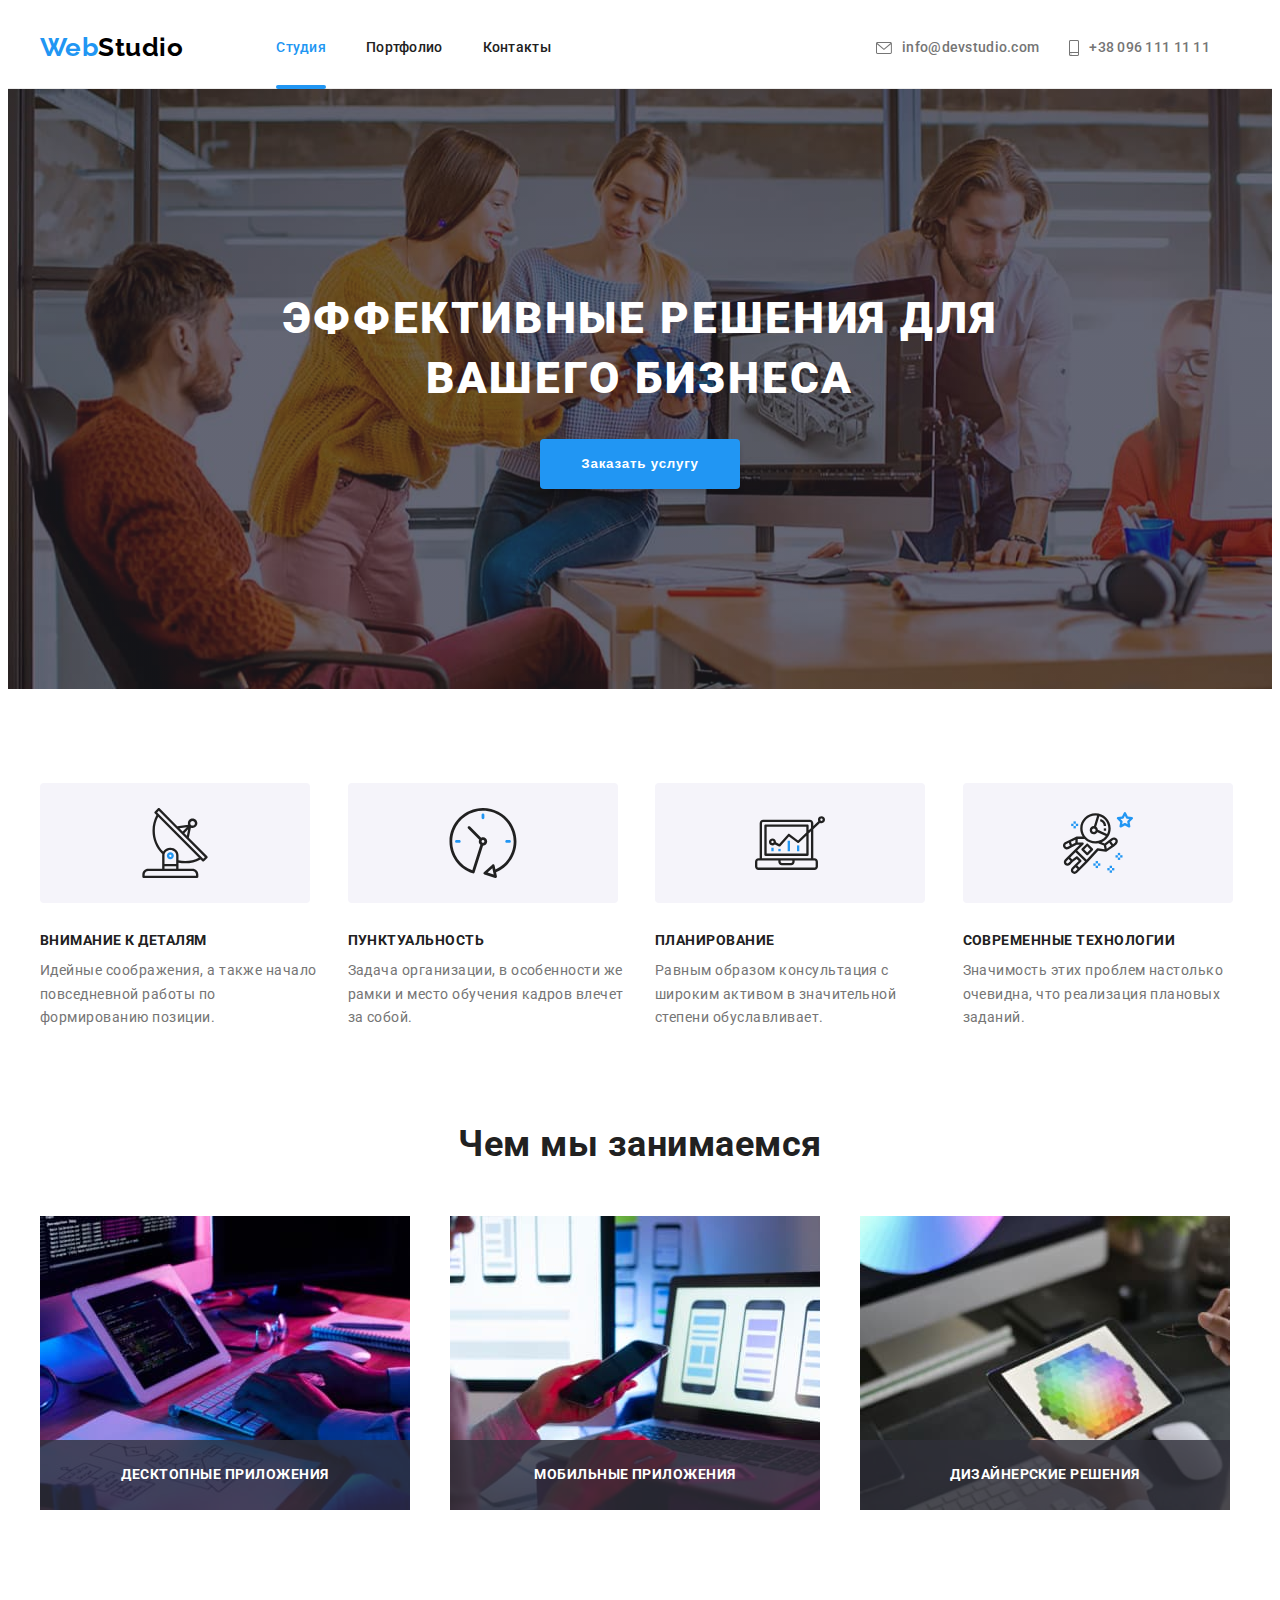
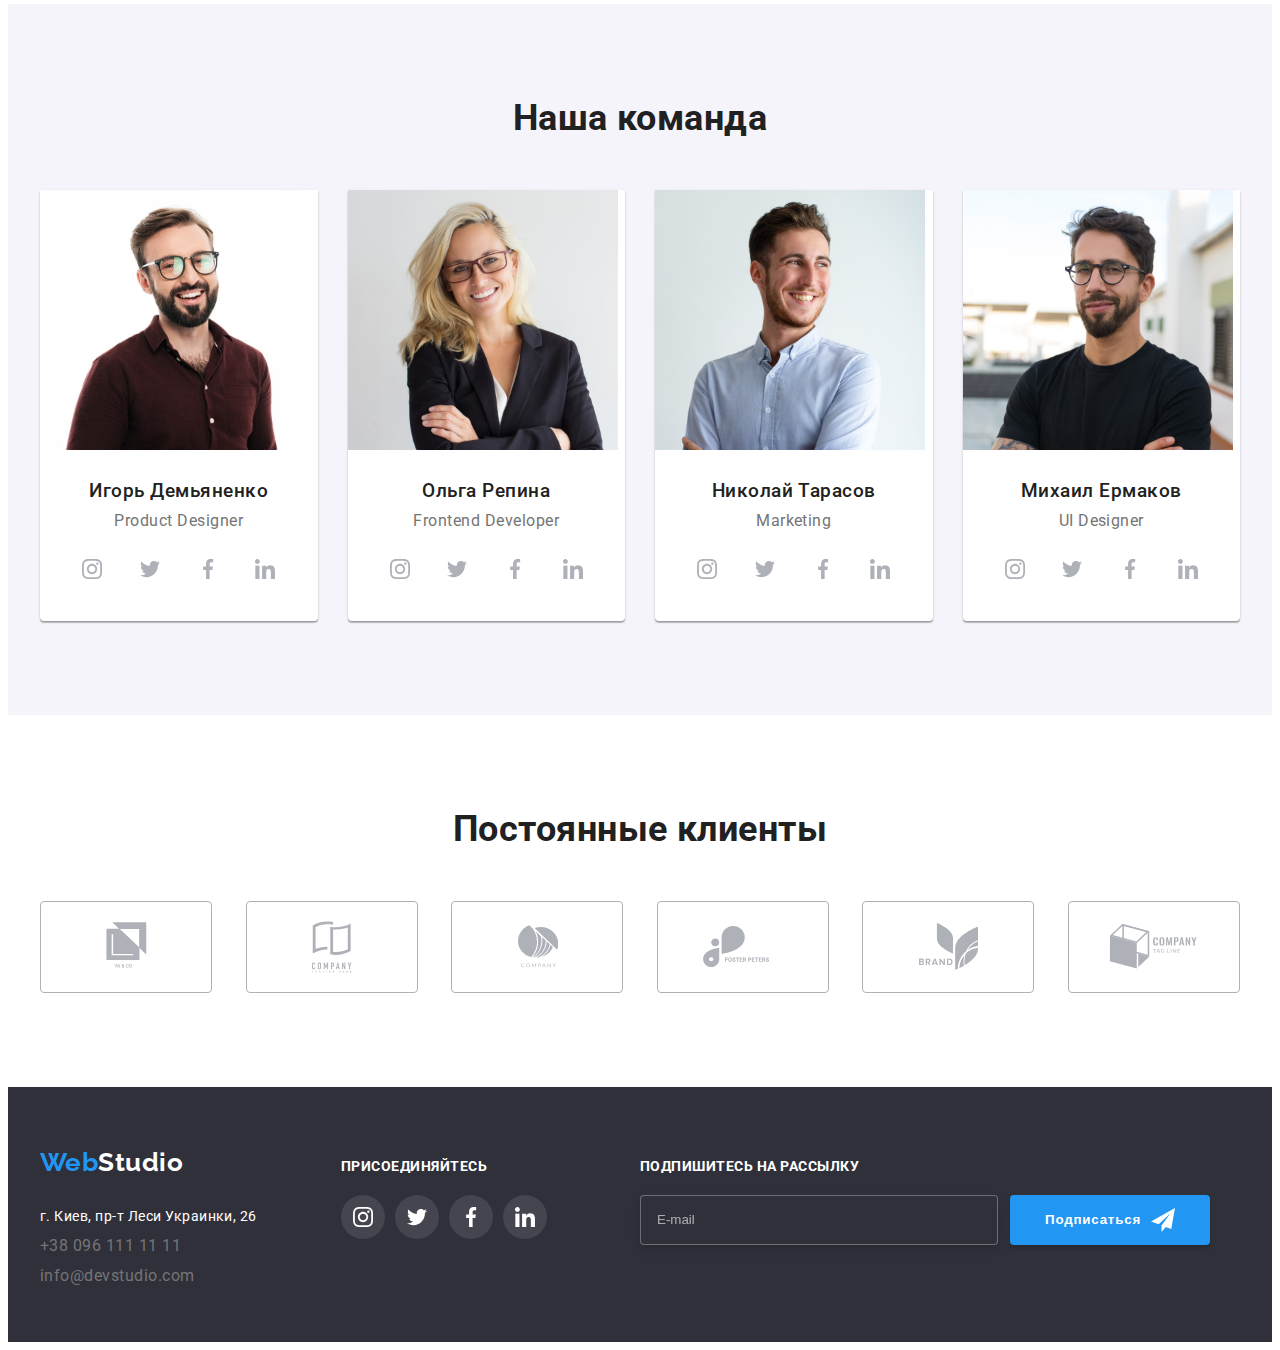
==== commit 9301dec4: "Добавляет ВЕМ на страницу" ====
--- a/index.html
+++ b/index.html
@@ -14,35 +14,36 @@
     <link rel="stylesheet" href="./css/main.min.css">
 </head>
 <body>
+
     <header class="header">
-        <div class="container">
+        <div class="container header__container">
             <nav class="navigation">
-                <a class="logotype logotype-light-theme link" href="./index.html" lang="en">
-                    <span class="logo-Web">Web</span>Studio</a>
-                <ul class="navigation-list list">
-                    <li class="navigation-item ">
-                        <a class="navigation-link nav-link-onclick-color link" href="./index.html">Студия</a>
-                    </li>
-                    <li class="navigation-item">
-                        <a class="navigation-link navigation-link-color link" href="./portfolio.html">Портфолио</a>
-                    </li>
-                    <li class="navigation-item">
-                        <a class="navigation-link navigation-link-color link" href="">Контакты</a>
+                <a class="link logotype logotype_theme_light" href="./index.html" lang="en">
+                    <span class="logotype__accent-text">Web</span>Studio</a>
+                <ul class="menu-list list">
+                    <li class="menu-list__item">
+                        <a class="menu-list__link menu-list__link_onclick-color link" href="./index.html">Студия</a>
+                    </li>
+                    <li class="menu-list__item">
+                        <a class="menu-list__link menu-list__link_color link" href="./portfolio.html">Портфолио</a>
+                    </li>
+                    <li class="menu-list__item">
+                        <a class="menu-list__link menu-list__link_color link" href="">Контакты</a>
                     </li>
                 </ul>
             </nav>
-            <ul class="tel-list list">
-                <li class="list-link">
-                    <a class="block-header mail-link navigation-link tel-link-color link" href="mailto:info@devstudio.com" lang="en">
-                        <svg class="icon-header" width="16px" height="12px">
+            <ul class="contact-list list">
+                <li class="contact-list__link">
+                    <a class="menu-list__link contact-list__color link" href="mailto:info@devstudio.com" lang="en">
+                        <svg class="contact-list__icon-header" width="16px" height="12px">
                             <use href="./images/icons/icons.svg#envelope"></use>
                         </svg>
                         info@devstudio.com
                     </a>
                 </li>
-                <li class="list-link">
-                    <a class="block-header navigation-link tel-link-color link" href="tel:+380961111111">
-                        <svg class="icon-header" width="10px" height="16px">
+                <li class="contact-list__link">
+                    <a class="menu-list__link contact-list__color link" href="tel:+380961111111">
+                        <svg class="contact-list__icon-header" width="10px" height="16px">
                             <use href="./images/icons/icons.svg#smartphone" ></use>
                         </svg>
                         +38 096 111 11 11
@@ -51,130 +52,121 @@
             </ul>
         </div>
     </header>
+
     <main>
+
         <section class="hero">
-            <div class="container hero-container">
-                <h1 class="hero-title">Эффективные решения для вашего бизнеса</h1>
+            <div class="container hero__container">
+                <h1 class="hero__title">Эффективные решения для вашего бизнеса</h1>
                 <button class="modal-btn" type="button" data-modal-open>Заказать услугу</button>
             </div>
         </section>
-        <section class="quality">
-            <div class="container ">
-                <h2 class="visually-hidden">Наши качества</h2>
-                <ul class="quality-list list">
-                    <li class="quality-item">
-                        <div class="quality-size">
-                            <div class="block-icon">
-                                <svg width="70px" height="70px">
-                                    <use href="./images/icons/icons.svg#antenna"></use>
-                                </svg>
-                            </div>
-                            <h3 class="suptitle">Внимание к деталям</h3>
-                            <p class="description">
-                                Идейные соображения, а также начало повседневной работы по формированию позиции.
-                            </p>
-                        </div>
-                    </li>
-                    <li class="quality-item">
-                        <div class="quality-size">
-                            <div class="block-icon">
-                                <svg width="70px" height="70px">
-                                    <use href="./images/icons/icons.svg#clock"></use>
-                                </svg>
-                            </div>
-                            <h3 class="suptitle">Пунктуальность</h3>
-                            <p class="description">
-                                Задача организации, в особенности же рамки и место обучения кадров влечет за собой.
-                            </p>
-                        </div>
-                    </li>
-                    <li class="quality-item">
-                        <div class="quality-size">
-                            <div class="block-icon">
-                                <svg width="70px" height="70px">
-                                    <use href="./images/icons/icons.svg#diagram"></use>
-                                </svg>
-                            </div>
-                            <h3 class="suptitle">Планирование</h3>
-                            <p class="description">
-                                Равным образом консультация с широким активом в значительной степени обуславливает.
-                            </p>
-                        </div>
-                    </li>
-                    <li class="quality-item">
-                        <div class="quality-size">
-                            <div class="block-icon">
-                                <svg width="70px" height="70px">
-                                    <use href="./images/icons/icons.svg#astronaut"></use>
-                                </svg>
-                            </div>
-                            <h3 class="suptitle">Современные технологии</h3>
-                            <p class="description">
-                                Значимость этих проблем настолько очевидна, что реализация плановых заданий.
-                            </p>
-                        </div>
+
+        <section class="section quality">
+            <div class="container">
+                <h2 class="section__title visually-hidden">Наши качества</h2>
+                <ul class="quality__list list">
+                    <li class="quality__item">
+                        <div class="quality__block-icon">
+                            <svg width="70px" height="70px">
+                                <use href="./images/icons/icons.svg#antenna"></use>
+                            </svg>
+                        </div>
+                        <h3 class="suptitle quality__suptitle">Внимание к деталям</h3>
+                        <p class="description">
+                            Идейные соображения, а также начало повседневной работы по формированию позиции.
+                        </p>
+                    </li>
+                    <li class="quality__item">
+                        <div class="quality__block-icon">
+                            <svg width="70px" height="70px">
+                                <use href="./images/icons/icons.svg#clock"></use>
+                            </svg>
+                        </div>
+                        <h3 class="suptitle quality__suptitle">Пунктуальность</h3>
+                        <p class="description">
+                            Задача организации, в особенности же рамки и место обучения кадров влечет за собой.
+                        </p>
+                    </li>
+                    <li class="quality__item">
+                        <div class="quality__block-icon">
+                            <svg width="70px" height="70px">
+                                <use href="./images/icons/icons.svg#diagram"></use>
+                            </svg>
+                        </div>
+                        <h3 class="suptitle quality__suptitle">Планирование</h3>
+                        <p class="description">
+                            Равным образом консультация с широким активом в значительной степени обуславливает.
+                        </p>
+                    </li>
+                    <li class="quality__item">
+                        <div class="quality__block-icon">
+                            <svg width="70px" height="70px">
+                                <use href="./images/icons/icons.svg#astronaut"></use>
+                            </svg>
+                        </div>
+                        <h3 class="suptitle quality__suptitle">Современные технологии</h3>
+                        <p class="description">
+                            Значимость этих проблем настолько очевидна, что реализация плановых заданий.
+                        </p>
                     </li>
                 </ul>
             </div>
         </section>
-        <section class="work">
+
+        <section class="section work">
             <div class="container">
-                <h2 class="title">Чем мы занимаемся</h2>
-                <ul class="work-list list">
-                    <li class="work-item">
-                        <div class="work-block">
-                            <img src="./images/index/img_1.jpg" alt="Ноутбук" width="370" height="294">
-                            <p class="work-description">Десктопные приложения</p>
-                        </div>
-                    </li>
-                    <li class="work-item">
-                        <div class="work-block">
-                            <img src="./images/index/img_2.jpg" alt="Смартфон" width="370" height="294">
-                            <p class="work-description">Мобильные приложения</p>
-                        </div>
-                    </li>
-                    <li class="work-item">
-                        <div class="work-block">
-                            <img src="./images/index/img_3.jpg" alt="Планшет" width="370" height="294">
-                            <p class="work-description">Дизайнерские решения</p>
-                        </div>
+                <h2 class="section__title">Чем мы занимаемся</h2>
+                <ul class="work__list list">
+                    <li class="work__item">
+                        <img src="./images/index/img_1.jpg" alt="Ноутбук" width="370" height="294">
+                        <p class="suptitle work__description">Десктопные приложения</p>
+                    </li>
+                    <li class="work__item">
+                        <img src="./images/index/img_2.jpg" alt="Смартфон" width="370" height="294">
+                        <p class="suptitle work__description">Мобильные приложения</p>
+                    </li>
+                    <li class="work__item">
+                        <img src="./images/index/img_3.jpg" alt="Планшет" width="370" height="294">
+                        <p class="suptitle work__description">Дизайнерские решения</p>
                     </li>
                 </ul>
             </div>
         </section>
-        <section class="team">
+        
+        <section class="section team">
             <div class="container">
-                <h2 class="title">Наша команда</h2>
-                <ul class="team-list list">
-                    <li class="team-item">
+                <h2 class="section__title">Наша команда</h2>
+                <ul class="team__list list">
+                    <li class="team__item">
                         <img src="./images/index/Igor.jpg" alt="Дизайнер нашей команды" width="270" height="260">
-                        <div class="team-block">
-                            <h3 class="name-team">Игорь Демьяненко</h3>
-                            <p class="position-team " lang="en">Product Designer</p>
+                        <div class="team__block">
+                            <h3 class="team__suptitle">Игорь Демьяненко</h3>
+                            <p class="team__position" lang="en">Product Designer</p>
                             <ul class="social-list list">
-                                <li class="social-list-item">
-                                    <a href="" class="social-list-link link">
+                                <li class="social-list__item">
+                                    <a href="" class="social-list__link link">
                                         <svg width="20px" height="20px">
                                             <use href="./images/icons/icons.svg#instagram"></use>
                                         </svg>
                                     </a>
                                 </li>
-                                <li class="social-list-item">
-                                    <a href="" class="social-list-link link">
+                                <li class="social-list__item">
+                                    <a href="" class="social-list__link link">
                                         <svg width="20px" height="20px">
                                             <use href="./images/icons/icons.svg#twitter"></use>
                                         </svg>
                                     </a>
                                 </li>
-                                <li class="social-list-item">
-                                    <a href="" class="social-list-link link">
+                                <li class="social-list__item">
+                                    <a href="" class="social-list__link link">
                                         <svg width="20px" height="20px">
                                             <use href="./images/icons/icons.svg#facebook"></use>
                                         </svg>
                                     </a>
                                 </li>
-                                <li class="social-list-item">
-                                    <a href="" class="social-list-link link">
+                                <li class="social-list__item">
+                                    <a href="" class="social-list__link link">
                                         <svg width="20px" height="20px">
                                             <use href="./images/icons/icons.svg#linkedin"></use>
                                         </svg>
@@ -183,35 +175,35 @@
                             </ul>
                         </div>
                     </li>
-                    <li class="team-item">
+                    <li class="team__item">
                         <img src="./images/index/Olga.jpg" alt="Разработчик нашей команды" width="270" height="260">
-                        <div class="team-block">
-                            <h3 class="name-team">Ольга Репина</h3>
-                            <p class="position-team " lang="en">Frontend Developer</p>
+                        <div class="team__block">
+                            <h3 class="team__suptitle">Ольга Репина</h3>
+                            <p class="team__position" lang="en">Frontend Developer</p>
                             <ul class="social-list list">
-                                <li class="social-list-item">
-                                    <a href="" class="social-list-link link">
+                                <li class="social-list__item">
+                                    <a href="" class="social-list__link link">
                                         <svg width="20px" height="20px">
                                             <use href="./images/icons/icons.svg#instagram"></use>
                                         </svg>
                                     </a>
                                 </li>
-                                <li class="social-list-item">
-                                    <a href="" class="social-list-link link">
+                                <li class="social-list__item">
+                                    <a href="" class="social-list__link link">
                                         <svg width="20px" height="20px">
                                             <use href="./images/icons/icons.svg#twitter"></use>
                                         </svg>
                                     </a>
                                 </li>
-                                <li class="social-list-item">
-                                    <a href="" class="social-list-link link">
+                                <li class="social-list__item">
+                                    <a href="" class="social-list__link link">
                                         <svg width="20px" height="20px">
                                             <use href="./images/icons/icons.svg#facebook"></use>
                                         </svg>
                                     </a>
                                 </li>
-                                <li class="social-list-item">
-                                    <a href="" class="social-list-link link">
+                                <li class="social-list__item">
+                                    <a href="" class="social-list__link link">
                                         <svg width="20px" height="20px">
                                             <use href="./images/icons/icons.svg#linkedin"></use>
                                         </svg>
@@ -220,35 +212,35 @@
                             </ul>
                         </div>
                     </li>
-                    <li class="team-item">
+                    <li class="team__item">
                         <img src="./images/index/Nikolay.jpg" alt="Маркетолог нашей команды" width="270" height="260">
-                        <div class="team-block">
-                            <h3 class="name-team">Николай Тарасов</h3>
-                            <p class="position-team " lang="en">Marketing</p>
+                        <div class="team__block">
+                            <h3 class="team__suptitle">Николай Тарасов</h3>
+                            <p class="team__position" lang="en">Marketing</p>
                             <ul class="social-list list">
-                                <li class="social-list-item">
-                                    <a href="" class="social-list-link link">
+                                <li class="social-list__item">
+                                    <a href="" class="social-list__link link">
                                         <svg width="20px" height="20px">
                                             <use href="./images/icons/icons.svg#instagram"></use>
                                         </svg>
                                     </a>
                                 </li>
-                                <li class="social-list-item">
-                                    <a href="" class="social-list-link link">
+                                <li class="social-list__item">
+                                    <a href="" class="social-list__link link">
                                         <svg width="20px" height="20px">
                                             <use href="./images/icons/icons.svg#twitter"></use>
                                         </svg>
                                     </a>
                                 </li>
-                                <li class="social-list-item">
-                                    <a href="" class="social-list-link link">
+                                <li class="social-list__item">
+                                    <a href="" class="social-list__link link">
                                         <svg width="20px" height="20px">
                                             <use href="./images/icons/icons.svg#facebook"></use>
                                         </svg>
                                     </a>
                                 </li>
-                                <li class="social-list-item">
-                                    <a href="" class="social-list-link link">
+                                <li class="social-list__item">
+                                    <a href="" class="social-list__link link">
                                         <svg width="20px" height="20px">
                                             <use href="./images/icons/icons.svg#linkedin"></use>
                                         </svg>
@@ -257,35 +249,35 @@
                             </ul>
                         </div>
                     </li>
-                    <li class="team-item">
+                    <li class="team__item">
                         <img src="./images/index/Michael.jpg" alt="Дизайнер нашей команды" width="270" height="260">
-                        <div class="team-block">
-                            <h3 class="name-team">Михаил Ермаков</h3>
-                            <p class="position-team " lang="en">UI Designer</p>
+                        <div class="team__block">
+                            <h3 class="team__suptitle">Михаил Ермаков</h3>
+                            <p class="team__position" lang="en">UI Designer</p>
                             <ul class="social-list list">
-                                <li class="social-list-item">
-                                    <a href="" class="social-list-link link">
+                                <li class="social-list__item">
+                                    <a href="" class="social-list__link link">
                                         <svg width="20px" height="20px">
                                             <use href="./images/icons/icons.svg#instagram"></use>
                                         </svg>
                                     </a>
                                 </li>
-                                <li class="social-list-item">
-                                    <a href="" class="social-list-link link">
+                                <li class="social-list__item">
+                                    <a href="" class="social-list__link link">
                                         <svg width="20px" height="20px">
                                             <use href="./images/icons/icons.svg#twitter"></use>
                                         </svg>
                                     </a>
                                 </li>
-                                <li class="social-list-item">
-                                    <a href="" class="social-list-link link">
+                                <li class="social-list__item">
+                                    <a href="" class="social-list__link link">
                                         <svg width="20px" height="20px">
                                             <use href="./images/icons/icons.svg#facebook"></use>
                                         </svg>
                                     </a>
                                 </li>
-                                <li class="social-list-item">
-                                    <a href="" class="social-list-link link">
+                                <li class="social-list__item">
+                                    <a href="" class="social-list__link link">
                                         <svg width="20px" height="20px">
                                             <use href="./images/icons/icons.svg#linkedin"></use>
                                         </svg>
@@ -297,47 +289,48 @@
                 </ul>
             </div>
         </section>
-        <section class="client">
+
+        <section class="section client">
             <div class="container">
-                <h2 class="title">Постоянные клиенты</h2>
-                <ul class="client-list list">
-                    <li class="client-list-item">
-                        <a href="" class="client-list-link link">
+                <h2 class="section__title">Постоянные клиенты</h2>
+                <ul class="client__list list">
+                    <li class="client__item">
+                        <a href="" class="client__link link">
                             <svg width="44px" height="49px">
                                 <use href="./images/icons/icons.svg#logo_1"></use>
                             </svg>
                         </a>
                     </li>
-                    <li class="client-list-item">
-                        <a href="" class="client-list-link link">
+                    <li class="client__item">
+                        <a href="" class="client__link link">
                             <svg width="40px" height="52px">
                                 <use href="./images/icons/icons.svg#logo_2"></use>
                             </svg>
                         </a>
                     </li>
-                    <li class="client-list-item">
-                        <a href="" class="client-list-link link">
+                    <li class="client__item">
+                        <a href="" class="client__link link">
                             <svg width="41px" height="43px">
                                 <use href="./images/icons/icons.svg#logo_3"></use>
                             </svg>
                         </a>
                     </li>
-                    <li class="client-list-item">
-                        <a href="" class="client-list-link link">
+                    <li class="client__item">
+                        <a href="" class="client__link link">
                             <svg width="79px" height="42px">
                                 <use href="./images/icons/icons.svg#logo_4"></use>
                             </svg>
                         </a>
                     </li>
-                    <li class="client-list-item">
-                        <a href="" class="client-list-link link">
+                    <li class="client__item">
+                        <a href="" class="client__link link">
                             <svg width="59px" height="47px">
                                 <use href="./images/icons/icons.svg#logo_5"></use>
                             </svg>
                         </a>
                     </li>
-                    <li class="client-list-item">
-                        <a href="" class="client-list-link link">
+                    <li class="client__item">
+                        <a href="" class="client__link link">
                             <svg width="89px" height="45px">
                                 <use href="./images/icons/icons.svg#logo_6"></use>
                             </svg>
@@ -347,59 +340,60 @@
             </div>
         </section>
     </main>
+    
     <footer class="footer">
-        <div class="container footer-inline">
-            <div class="address-block-footer">
-                <a class="logotype logotype-dark-theme link " href="./index.html" lang="en">
-                    <span class="logo-Web">Web</span>Studio</a>
+        <div class="container footer__container">
+            <div class="footer__wrapper">
+                <a class="link logotype logotype_theme_dark" href="./index.html" lang="en">
+                    <span class="logotype__accent-text">Web</span>Studio</a>
                 <address class="address">
-                    <ul class="list">
-                        <li class="contact-list-item">
-                            <a class="contact-list-link link" href="https://goo.gl/maps/pDq41oWToVLmDc4w5" target="_blank"
+                    <ul class="list address-list">
+                        <li class="address-list__item">
+                            <a class="address-list__link link" href="https://goo.gl/maps/pDq41oWToVLmDc4w5" target="_blank"
                                 rel="noopener noreferrer">
                                 г. Киев,
                                 пр-т Леси Украинки, 26
                             </a>
                         </li>
-                        <li class="contact-list-item">
-                            <a class="tel-link-color link" href="tel:+380961111111">
+                        <li class="address-list__item">
+                            <a class="address-list__tel-color link" href="tel:+380961111111">
                                 +38 096 111 11 11
                             </a>
                         </li>
-                        <li class="contact-list-item">
-                            <a class="tel-link-color link" href="mailto:info@devstudio.com" lang="en">
+                        <li class="address-list__item">
+                            <a class="address-list__tel-color link" href="mailto:info@devstudio.com" lang="en">
                                 info@devstudio.com
                             </a>
                         </li>
                     </ul>
                 </address>
             </div>
-            <div class="footer-block-list ">
-                <h3 class="foot-suptitle">присоединяйтесь</h3>
-                <ul class="footer-list list">
-                    <li class="footer-list-item">
-                        <a href="" class="footer-list-link link">
+            <div class="footer__wrapper-messenger">
+                <h3 class="suptitle footer-suptitle">присоединяйтесь</h3>
+                <ul class="messenger-list list">
+                    <li class="messenger-list__item">
+                        <a href="" class="messenger-list__link link">
                             <svg width="20px" height="20px">
                                 <use href="./images/icons/icons.svg#instagram"></use>
                             </svg>
                         </a>
                     </li>
-                    <li class="footer-list-item">
-                        <a href="" class="footer-list-link link">
+                    <li class="messenger-list__item">
+                        <a href="" class="messenger-list__link link">
                             <svg width="20px" height="20px">
                                 <use href="./images/icons/icons.svg#twitter"></use>
                             </svg>
                         </a>
                     </li>
-                    <li class="footer-list-item">
-                        <a href="" class="footer-list-link link">
+                    <li class="messenger-list__item">
+                        <a href="" class="messenger-list__link link">
                             <svg width="20px" height="20px">
                                 <use href="./images/icons/icons.svg#facebook"></use>
                             </svg>
                         </a>
                     </li>
-                    <li class="footer-list-item">
-                        <a href="" class="footer-list-link link">
+                    <li class="messenger-list__item">
+                        <a href="" class="messenger-list__link link">
                             <svg width="20px" height="20px">
                                 <use href="./images/icons/icons.svg#linkedin"></use>
                             </svg>
@@ -407,13 +401,13 @@
                     </li>
                 </ul>
             </div>
-            <div class="footer-block-button">
-                <h3 class="foot-suptitle">подпишитесь на рассылку</h3>
-                <form action="#" class="foot-form-size">
-                    <input type="email" class="action-footer-email" required autocomplete="off" placeholder="E-mail">
-                    <button type="submit" class="modal-btn  block-action-btn">
+            <div class="footer__wrapper-button">
+                <h3 class="suptitle footer-suptitle">подпишитесь на рассылку</h3>
+                <form action="#" class="form-signup">
+                    <input type="email" class="form-signup__email" required autocomplete="off" placeholder="E-mail">
+                    <button type="submit" class="modal-btn  form-signup__btn">
                         Подписаться
-                        <svg class="svg-color" width="24px" height="24px">
+                        <svg class="form-signup__svg-color" width="24px" height="24px">
                             <use href="./images/icons/icons.svg#telegram"></use>
                         </svg>
                     </button>
@@ -424,51 +418,51 @@
 
     <div class="backdrop is-hidden" data-modal>
         <div class="modal">
-            <button class="modal-close-btn" type="button" data-modal-close>
-                <svg class="close-btn" width="11px" height="11px">
+            <button class="modal__close-btn" type="button" data-modal-close>
+                <svg class="modal__close-icon" width="11px" height="11px">
                     <use href="./images/icons/icons.svg#close"></use>
                 </svg>
             </button>
-            <h2 class="modal-title">Оставьте свои данные, мы вам перезвоним</h2>
+            <h2 class="modal__title">Оставьте свои данные, мы вам перезвоним</h2>
             <form action="#" class="modal-form">
-                <label class="modal-form-field">
+                <label class="modal-form__field">
                     Имя
-                    <span class="modal-form-input-wrapper">
-                        <input type="text" name="user-name" required minlength="2" class="modal-form-input" autocomplete="off">
-                        <svg class="modal-form-icon" width="18px" height="18px">
+                    <span class="modal-form__input-wrapper">
+                        <input type="text" name="user-name" required minlength="2" class="modal-form__input" autocomplete="off">
+                        <svg class="modal-form__icon" width="18px" height="18px">
                             <use href="./images/icons/icons.svg#person-black"></use>
                         </svg>
                     </span>
                 </label>
-                <label class="modal-form-field">
+                <label class="modal-form__field">
                     Телефон
-                    <span class="modal-form-input-wrapper">
+                    <span class="modal-form__input-wrapper">
                         <input type="tel" name="user-phone" required pattern="[0-9]{3}-[0-9]{3}-[0-9]{2}-[0-9]{2}" autocomplete="off" title="096-111-11-11"
-                            class="modal-form-input">
-                        <svg class="modal-form-icon" width="18px" height="18px">
+                            class="modal-form__input">
+                        <svg class="modal-form__icon" width="18px" height="18px">
                             <use href="./images/icons/icons.svg#phone-black"></use>
                         </svg>
                     </span>
                 </label>
-                <label class="modal-form-field">
+                <label class="modal-form__field">
                     Почта
-                    <span class="modal-form-input-wrapper">
-                        <input type="email" name="user-email" required class="modal-form-input" autocomplete="off">
-                        <svg class="modal-form-icon" width="18px" height="18px">
+                    <span class="modal-form__input-wrapper">
+                        <input type="email" name="user-email" required class="modal-form__input" autocomplete="off">
+                        <svg class="modal-form__icon" width="18px" height="18px">
                             <use href="./images/icons/icons.svg#email-black"></use>
                         </svg>
                     </span>
                 </label>
-                <label class="modal-form-user-message">
-                    <span class="modal-form-user-title">Комментарий</span>
-                    <textarea name="user-message" class="modal-form-message" placeholder="Введите текст"></textarea>
+                <label class="modal-form__user-message">
+                    <span class="modal-form__user-title">Комментарий</span>
+                    <textarea name="user-message" class="modal-form__message" placeholder="Введите текст"></textarea>
                 </label>
-                <input type="checkbox" name="user-term" id="user-term" class="modal-form-term visually-hidden">
-                <label for="user-term" class="modal-form-check-desc">Соглашаюсь с рассылкой и принимаю&nbsp; 
+                <input type="checkbox" name="user-term" id="user-term" class="modal-form__term visually-hidden">
+                <label for="user-term" class="modal-form__check-desc">Соглашаюсь с рассылкой и принимаю&nbsp; 
                     <a class="logo-Web" href="">Условия договора</a>
                 </label>
 
-                <button type="submit" class="modal-btn btn-pos">Отправить</button>
+                <button type="submit" class="modal-btn modal-form__btn-pos">Отправить</button>
             </form>
 
         </div>
--- a/css/main.min.css
+++ b/css/main.min.css
@@ -1,2 +1,2 @@
-:root{--main-font: "Roboto", sans-serif;--secondary-font: "Raleway", sans-serif;--accent-color: #2196f3;--color-main: #ffffff;--color-title: #212121;--color-secondary: #2f303a;--color-btn: #188ce8;--color-logo: #000000;--color-subtext: #757575;--color-team: #f5f4fa;--color-icon: #c4c4c4;--section-pad: 94px;--border-header: #ececec;--border-icon: #afb1b8}.visually-hidden{position:absolute !important;clip:rect(1px 1px 1px 1px);clip:rect(1px, 1px, 1px, 1px);padding:0 !important;border:0 !important;height:1px !important;width:1px !important;overflow:hidden}body{font-family:var(--main-font);font-weight:400;letter-spacing:0.03em;font-size:16px;line-height:1.87}h1,h2,h3,h4,h5,h6,p{margin:0}ul,ol{margin:0;padding:0}img{display:block}.link{text-decoration:none}.list{list-style:none}.container{width:1200px;margin:0 auto;padding-left:15px;padding-right:15px}.modal-btn{width:200px;height:50px;font-weight:700;letter-spacing:0.06em;cursor:pointer;background-color:var(--accent-color);color:var(--color-main);border:none;box-shadow:0px 4px 4px rgba(0,0,0,0.15);border-radius:4px;transition:box-shadow 250ms cubic-bezier(0.4, 0, 0.2, 1),background-color 250ms cubic-bezier(0.4, 0, 0.2, 1)}.modal-btn:hover,.modal-btn:focus{background-color:var(--color-btn);box-shadow:0px 4px 4px rgba(0,0,0,0.15)}.title{font-weight:700;font-size:36px;line-height:1.16;color:var(--color-title);margin-bottom:50px;text-align:center}.suptitle{font-weight:700;font-size:14px;line-height:1.14;text-transform:uppercase;color:var(--color-title);margin-bottom:10px}.description{font-size:14px;line-height:1.71;color:var(--color-subtext)}.logotype{font-family:var(--secondary-font);font-weight:700;font-size:26px;line-height:1.19;margin-right:93px}.logotype-light-theme{color:var(--color-logo);padding-top:24px;padding-bottom:25px}.logotype-dark-theme{color:var(--color-main);margin-bottom:25px;margin-top:25px}.logo-Web{color:var(--accent-color)}.social-list-link{display:flex;justify-content:center;align-items:center;width:44px;height:44px;border-radius:50%;background-color:var(--color-main);fill:var(--border-icon);transition-property:all;transition:color 250ms cubic-bezier(0.4, 0, 0.2, 1),background-color 250ms cubic-bezier(0.4, 0, 0.2, 1)}.social-list-link:hover,.social-list-link:focus{background-color:var(--accent-color);fill:var(--color-main)}.social-list{display:flex;align-items:center;justify-content:space-between}.backdrop{position:fixed;top:0;left:0;width:100vw;height:100vh;background-color:rgba(0,0,0,0.2);transition-property:all;transition:opacity 250ms cubic-bezier(0.4, 0, 0.2, 1),visibility 250ms cubic-bezier(0.4, 0, 0.2, 1)}.modal{position:absolute;top:50%;left:50%;transform:translate(-50%, -50%);width:528px;background-color:var(--color-main);box-shadow:0px 1px 3px rgba(0,0,0,0.12),0px 1px 1px rgba(0,0,0,0.14),0px 2px 1px rgba(0,0,0,0.2);border-radius:4px;padding:40px}.modal-close-btn{position:absolute;top:8px;right:8px;display:flex;justify-content:center;align-items:center;width:30px;height:30px;background:var(--color-main);border:1px solid rgba(0,0,0,0.1);border-radius:50%}.close-btn{transition-property:all;transition:fill 250ms cubic-bezier(0.4, 0, 0.2, 1)}.modal-close-btn:hover .close-btn,.modal-close-btn:focus .close-btn{fill:var(--accent-color)}.is-hidden{opacity:0;visibility:hidden;pointer-events:none}.modal-form{display:flex;flex-direction:column}.modal-form-input{width:100%;height:40px;border:1px solid rgba(33,33,33,0.2);border-radius:4px;padding-left:42px;transition-property:all;transition:border-color 250ms cubic-bezier(0.4, 0, 0.2, 1)}.modal-form-input:focus{outline:none;border-color:var(--accent-color)}.modal-form-input-wrapper{position:relative;display:block;margin-top:4px}.modal-form-icon{position:absolute;top:50%;left:12px;transform:translateY(-50%);transition-property:all;transition:fill 250ms cubic-bezier(0.4, 0, 0.2, 1)}.modal-form-input:focus+.modal-form-icon{outline:none;fill:var(--accent-color)}.modal-form-field{margin-bottom:10px;font-size:12px;line-height:1.16;letter-spacing:0.01em;color:var(--color-subtext)}.modal-form-user-message{height:138px;margin-bottom:20px}.modal-form-user-title{height:14px;font-size:12px;line-height:1.16;letter-spacing:0.01em;color:var(--color-subtext)}.modal-form-message{width:100%;height:120px;border:1px solid rgba(33,33,33,0.2);border-radius:4px;padding:12px 16px;resize:none;margin-top:4px;transition-property:all;transition:border-color 250ms cubic-bezier(0.4, 0, 0.2, 1)}.modal-form-message::placeholder{color:rgba(117,117,117,0.5)}.modal-form-message:focus{outline:none;border-color:var(--accent-color)}.modal-form-check-desc{display:flex;justify-content:center;align-items:center;margin-bottom:30px;font-size:14px;color:var(--color-subtext)}.modal-form-check-desc::before{display:block;content:"";width:16px;height:15px;border:1px solid #212121;border-radius:1px;margin-right:8px}.modal-form-term:checked+.modal-form-check-desc::before{background-image:url(../images/icons/check.svg);background-position:center;background-color:var(--accent-color);background-size:11px 8px;background-repeat:no-repeat;border:none}.modal-form-term:focus+.modal-form-check-desc::before{box-shadow:0 0 0 0.5px blue;transition-property:all;transition:box-shadow 250ms cubic-bezier(0.4, 0, 0.2, 1)}.modal-title{font-weight:700;font-size:20px;line-height:1.15;text-align:center;color:var(--color-title);margin-bottom:12px}.btn-pos{display:flex;justify-content:center;align-items:center;position:relative;left:50%;transform:translate(-50%)}.header{border-bottom:1px solid var(--border-header)}.header .container{display:flex;align-items:center}.navigation{display:flex;align-items:center}.navigation-list{display:flex;align-items:center}.navigation-link{font-weight:500;font-size:14px;line-height:1.14;letter-spacing:0.02em;padding-top:5px;padding-bottom:5px;display:block;padding:32px 0;transition-property:all;transition:color 250ms cubic-bezier(0.4, 0, 0.2, 1)}.navigation-link:hover,.navigation-link:focus{color:var(--accent-color)}.navigation-item:not(:last-child){margin-right:40px}.navigation-link-color{color:var(--color-title)}.nav-link-onclick-color{color:var(--accent-color);position:relative}.nav-link-onclick-color::after{position:absolute;display:block;content:"";width:100%;height:4px;background:var(--accent-color);border-radius:2px;bottom:-1px}.list-link{margin-right:30px}.icon-header{margin-right:10px;fill:var(--color-subtext);transition-property:all;transition:fill 250ms cubic-bezier(0.4, 0, 0.2, 1)}.navigation-link:hover .icon-header,.navigation-link:focus .icon-header{fill:var(--accent-color)}.block-header{display:flex;justify-content:center;align-items:center}.hero{padding-top:200px;padding-bottom:200px;max-width:1600px;background-image:linear-gradient(rgba(47,48,58,0.4), rgba(47,48,58,0.4)),url("../images/index/hero_bg.jpg");background-repeat:no-repeat;background-size:cover;margin-right:auto;margin-left:auto;background-color:var(--color-secondary)}.hero-container{display:flex;flex-direction:column;justify-content:center;align-items:center}.hero-title{font-weight:900;font-size:44px;line-height:1.36;letter-spacing:0.06em;text-transform:uppercase;color:var(--color-main);margin-bottom:30px;padding-left:237px;padding-right:237px;text-align:center}.quality{padding-top:var(--section-pad);padding-bottom:var(--section-pad)}.quality-list{display:flex;flex-wrap:wrap;margin-left:-30px;margin-top:-30px}.quality-item{flex-basis:calc(100% / 4 - 30px);margin-left:30px;margin-top:30px}.block-icon{width:270px;height:120px;background-color:var(--color-team);border-radius:4px;display:flex;justify-content:center;align-items:center;margin-bottom:30px}.work{padding-bottom:var(--section-pad)}.work-list{display:flex;flex-wrap:wrap;margin-left:-30px;margin-top:-30px}.work-item{flex-basis:calc(100% / 3 - 30px);margin-left:30px;margin-top:30px}.work-block{position:relative}.work-description{font-weight:700;font-size:14px;line-height:1.14;display:flex;justify-content:center;align-items:center;text-transform:uppercase;color:var(--color-main);background:rgba(47,48,58,0.8);width:370px;height:70px;position:absolute;bottom:0;left:0}.team{padding-top:var(--section-pad);padding-bottom:var(--section-pad);background:var(--color-team)}.team-list{display:flex;flex-wrap:wrap;margin-left:-30px;margin-bottom:-30px}.team-item{flex-basis:calc(100% / 4 - 30px);margin-left:30px;margin-bottom:30px;background:var(--color-main);box-shadow:0px 1px 3px rgba(0,0,0,0.12),0px 1px 1px rgba(0,0,0,0.14),0px 2px 1px rgba(0,0,0,0.2);border-radius:0px 0px 4px 4px}.team-block{padding:30px 32px}.name-team{font-weight:500;line-height:1.18;color:var(--color-title);text-align:center;margin-bottom:10px}.position-team{line-height:1.18;color:var(--color-subtext);text-align:center;margin-bottom:16px}.client{padding-top:var(--section-pad);padding-bottom:var(--section-pad)}.client-list{display:flex;align-items:center;justify-content:space-between}.client-list-link{display:flex;justify-content:center;align-items:center;width:170px;height:90px;border:1px solid var(--border-icon);fill:var(--border-icon);border-radius:4px;transition-property:all;transition:fill 250ms cubic-bezier(0.4, 0, 0.2, 1),border 250ms cubic-bezier(0.4, 0, 0.2, 1)}.client-list-link:hover,.client-list-link:focus{border-color:var(--accent-color);fill:var(--accent-color)}.footer{padding-top:60px;padding-bottom:60px;background-color:var(--color-secondary)}.footer .container{display:flex}.address-block-footer{width:231px}.footer-inline{display:flex;align-items:baseline}.footer-list{display:flex;align-items:center;justify-content:space-between}.footer-list-link{display:flex;justify-content:center;align-items:center;width:44px;height:44px;border-radius:50%;background:rgba(255,255,255,0.1);fill:var(--color-main);transition-property:all;transition:background-color 250ms cubic-bezier(0.4, 0, 0.2, 1)}.footer-list-link:hover,.footer-list-link:focus{background:var(--accent-color)}.contact-list-item{justify-content:center;align-items:center;height:21px}.contact-list-item:not(:last-child){margin-bottom:9px}.address{margin-top:20px;font-style:normal;width:231px;height:81px}.footer-block-list{margin-left:70px;width:206px}.foot-suptitle{font-weight:700;font-size:14px;line-height:1.14;text-transform:uppercase;color:var(--color-main);margin-bottom:20px}.contact-list-link{font-size:14px;line-height:1.71;color:var(--color-main);transition-property:all;transition:color 250ms cubic-bezier(0.4, 0, 0.2, 1)}.contact-list-link:hover,.contact-list-link:focus{color:var(--accent-color)}.tel-link-color{color:var(--color-subtext);transition-property:all;transition:color 250ms cubic-bezier(0.4, 0, 0.2, 1)}.tel-link-color:hover,.tel-link-color:focus{color:var(--accent-color)}.tel-list{display:flex;align-items:center;margin-left:auto}.footer-block-button{width:570px;margin-left:93px}.action-footer-email{width:358px;height:50px;border:1px solid rgba(255,255,255,0.3);box-sizing:border-box;filter:drop-shadow(0px 4px 4px rgba(0,0,0,0.15));border-radius:4px;background-color:var(--color-secondary);color:var(--color-main);line-height:1.25;padding:15px 16px;margin-right:12px}.action-footer-email::placeholder{color:rgba(255,255,255,0.6)}.foot-form-size{display:flex;align-items:center}.svg-color{fill:var(--color-main);margin-left:10px}.block-action-btn{display:flex;justify-content:center;align-items:center}
+:root{--main-font: "Roboto", sans-serif;--secondary-font: "Raleway", sans-serif;--accent-color: #2196f3;--color-main: #ffffff;--color-title: #212121;--color-secondary: #2f303a;--color-btn: #188ce8;--color-logo: #000000;--color-subtext: #757575;--color-team: #f5f4fa;--color-icon: #c4c4c4;--section-pad: 94px;--border-header: #ececec;--border-icon: #afb1b8}.visually-hidden{position:absolute !important;clip:rect(1px 1px 1px 1px);clip:rect(1px, 1px, 1px, 1px);padding:0 !important;border:0 !important;height:1px !important;width:1px !important;overflow:hidden}body{font-family:var(--main-font);font-weight:400;letter-spacing:0.03em;font-size:16px;line-height:1.87}h1,h2,h3,h4,h5,h6,p{margin:0}ul,ol{margin:0;padding:0}img{display:block}.link{text-decoration:none}.list{list-style:none}.container{width:1200px;margin:0 auto;padding-left:15px;padding-right:15px}.modal-btn{width:200px;height:50px;font-weight:700;letter-spacing:0.06em;cursor:pointer;background-color:var(--accent-color);color:var(--color-main);border:none;box-shadow:0px 4px 4px rgba(0,0,0,0.15);border-radius:4px;transition:box-shadow 250ms cubic-bezier(0.4, 0, 0.2, 1),background-color 250ms cubic-bezier(0.4, 0, 0.2, 1)}.modal-btn:hover,.modal-btn:focus{background-color:var(--color-btn);box-shadow:0px 4px 4px rgba(0,0,0,0.15)}.section{padding-bottom:var(--section-pad)}.section__title{font-weight:700;font-size:36px;line-height:1.16;color:var(--color-title);margin-bottom:50px;text-align:center}.suptitle{font-weight:700;font-size:14px;line-height:1.14;text-transform:uppercase}.description{font-size:14px;line-height:1.71;color:var(--color-subtext)}.logotype{font-family:var(--secondary-font);font-weight:700;font-size:26px;line-height:1.19;margin-right:93px}.logotype_theme_light{color:var(--color-logo);padding-top:24px;padding-bottom:25px}.logotype_theme_dark{color:var(--color-main);margin-bottom:25px;margin-top:25px}.logotype__accent-text{color:var(--accent-color)}.social-list{display:flex;align-items:center;justify-content:space-between}.social-list__item{display:flex;justify-content:center;align-items:center}.social-list__link{display:flex;justify-content:center;align-items:center;width:44px;height:44px;border-radius:50%;background-color:var(--color-main);fill:var(--border-icon);transition-property:all;transition:color 250ms cubic-bezier(0.4, 0, 0.2, 1),background-color 250ms cubic-bezier(0.4, 0, 0.2, 1)}.social-list__link:hover,.social-list__link:focus{background-color:var(--accent-color);fill:var(--color-main)}.backdrop{position:fixed;top:0;left:0;width:100vw;height:100vh;background-color:rgba(0,0,0,0.2);transition-property:all;transition:opacity 250ms cubic-bezier(0.4, 0, 0.2, 1),visibility 250ms cubic-bezier(0.4, 0, 0.2, 1)}.modal{position:absolute;top:50%;left:50%;transform:translate(-50%, -50%);width:528px;background-color:var(--color-main);box-shadow:0px 1px 3px rgba(0,0,0,0.12),0px 1px 1px rgba(0,0,0,0.14),0px 2px 1px rgba(0,0,0,0.2);border-radius:4px;padding:40px}.modal__close-btn{position:absolute;top:8px;right:8px;display:flex;justify-content:center;align-items:center;width:30px;height:30px;background:var(--color-main);border:1px solid rgba(0,0,0,0.1);border-radius:50%}.modal__close-icon{transition-property:all;transition:fill 250ms cubic-bezier(0.4, 0, 0.2, 1)}.modal-close-btn:hover .modal__close-icon,.modal-close-btn:focus .modal__close-icon{fill:var(--accent-color)}.modal__title{font-weight:700;font-size:20px;line-height:1.15;text-align:center;color:var(--color-title);margin-bottom:12px}.is-hidden{opacity:0;visibility:hidden;pointer-events:none}.modal-form{display:flex;flex-direction:column}.modal-form__field{margin-bottom:10px;font-size:12px;line-height:1.16;letter-spacing:0.01em;color:var(--color-subtext)}.modal-form__input{width:100%;height:40px;border:1px solid rgba(33,33,33,0.2);border-radius:4px;padding-left:42px;transition-property:all;transition:border-color 250ms cubic-bezier(0.4, 0, 0.2, 1)}.modal-form__input:focus{outline:none;border-color:var(--accent-color)}.modal-form__input-wrapper{position:relative;display:block;margin-top:4px}.modal-form__icon{position:absolute;top:50%;left:12px;transform:translateY(-50%);transition-property:all;transition:fill 250ms cubic-bezier(0.4, 0, 0.2, 1)}.modal-form-input:focus+.modal-form__icon{outline:none;fill:var(--accent-color)}.modal-form__user-message{height:138px;margin-bottom:20px}.modal-form__user-title{height:14px;font-size:12px;line-height:1.16;letter-spacing:0.01em;color:var(--color-subtext)}.modal-form__message{width:100%;height:120px;border:1px solid rgba(33,33,33,0.2);border-radius:4px;padding:12px 16px;resize:none;margin-top:4px;transition-property:all;transition:border-color 250ms cubic-bezier(0.4, 0, 0.2, 1)}.modal-form__message::placeholder{color:rgba(117,117,117,0.5)}.modal-form__message:focus{outline:none;border-color:var(--accent-color)}.modal-form__check-desc{display:flex;justify-content:center;align-items:center;margin-bottom:30px;font-size:14px;color:var(--color-subtext)}.modal-form__check-desc::before{display:block;content:"";width:16px;height:15px;border:1px solid #212121;border-radius:1px;margin-right:8px}.modal-form__term:checked+.modal-form__check-desc::before{background-image:url(../images/icons/check.svg);background-position:center;background-color:var(--accent-color);background-size:11px 8px;background-repeat:no-repeat;border:none}.modal-form__term:focus+.modal-form__check-desc::before{box-shadow:0 0 0 0.5px blue;transition-property:all;transition:box-shadow 250ms cubic-bezier(0.4, 0, 0.2, 1)}.modal-form__btn-pos{display:flex;justify-content:center;align-items:center;position:relative;left:50%;transform:translate(-50%)}.header{border-bottom:1px solid var(--border-header)}.header__container{display:flex}.navigation{display:flex;align-items:center}.menu-list{display:flex;align-items:center}.menu-list__item:not(:last-child){margin-right:40px}.menu-list__link{font-weight:500;font-size:14px;line-height:1.14;letter-spacing:0.02em;padding-top:5px;padding-bottom:5px;display:block;padding:32px 0;transition-property:all;transition:color 250ms cubic-bezier(0.4, 0, 0.2, 1)}.menu-list__link:hover,.menu-list__link:focus{color:var(--accent-color)}.menu-list__link_onclick-color{color:var(--accent-color);position:relative}.menu-list__link_onclick-color::after{position:absolute;display:block;content:"";width:100%;height:4px;background:var(--accent-color);border-radius:2px;bottom:-1px}.menu-list__link_color{color:var(--color-title)}.contact-list{display:flex;margin-left:auto}.contact-list__link{margin-right:30px}.contact-list__color{color:var(--color-subtext);display:flex;justify-content:center;align-items:center;transition-property:all;transition:color 250ms cubic-bezier(0.4, 0, 0.2, 1)}.contact-list__color:hover,.contact-list__color:focus{color:var(--accent-color)}.contact-list__icon-header{margin-right:10px;fill:var(--color-subtext);transition-property:all;transition:fill 250ms cubic-bezier(0.4, 0, 0.2, 1)}.menu-list__link:hover .contact-list__icon-header,.menu-list__link:focus .contact-list__icon-header{fill:var(--accent-color)}.hero{padding-top:200px;padding-bottom:200px;max-width:1600px;background-image:linear-gradient(rgba(47,48,58,0.4), rgba(47,48,58,0.4)),url("../images/index/hero_bg.jpg");background-repeat:no-repeat;background-size:cover;margin-right:auto;margin-left:auto;background-color:var(--color-secondary)}.hero__container{display:flex;flex-direction:column;justify-content:center;align-items:center}.hero__title{font-weight:900;font-size:44px;line-height:1.36;letter-spacing:0.06em;text-transform:uppercase;color:var(--color-main);margin-bottom:30px;padding-left:237px;padding-right:237px;text-align:center}.quality{padding-top:var(--section-pad)}.quality__list{display:flex;flex-wrap:wrap;margin-left:-30px;margin-top:-30px}.quality__item{flex-basis:calc(100% / 4 - 30px);margin-left:30px;margin-top:30px}.quality__block-icon{width:270px;height:120px;background-color:var(--color-team);border-radius:4px;display:flex;justify-content:center;align-items:center;margin-bottom:30px}.quality__suptitle{margin-bottom:10px;color:var(--color-title)}.work__list{display:flex;flex-wrap:wrap;margin-left:-30px;margin-top:-30px}.work__item{flex-basis:calc(100% / 3 - 30px);margin-left:30px;margin-top:30px;position:relative}.work__description{display:flex;justify-content:center;align-items:center;color:var(--color-main);background:rgba(47,48,58,0.8);width:370px;height:70px;position:absolute;bottom:0;left:0}.team{padding-top:var(--section-pad);background:var(--color-team)}.team__list{display:flex;flex-wrap:wrap;margin-left:-30px;margin-bottom:-30px}.team__item{flex-basis:calc(100% / 4 - 30px);margin-left:30px;margin-bottom:30px;background:var(--color-main);box-shadow:0px 1px 3px rgba(0,0,0,0.12),0px 1px 1px rgba(0,0,0,0.14),0px 2px 1px rgba(0,0,0,0.2);border-radius:0px 0px 4px 4px}.team__block{padding:30px}.team__suptitle{font-weight:500;line-height:1.18;color:var(--color-title);text-align:center;margin-bottom:10px}.team__position{line-height:1.18;color:var(--color-subtext);text-align:center;margin-bottom:16px}.client{padding-top:var(--section-pad)}.client__list{display:flex;align-items:center;justify-content:space-between}.client__item{display:flex;justify-content:center;align-items:center}.client__link{display:flex;justify-content:center;align-items:center;width:170px;height:90px;border:1px solid var(--border-icon);fill:var(--border-icon);border-radius:4px;transition-property:all;transition:fill 250ms cubic-bezier(0.4, 0, 0.2, 1),border 250ms cubic-bezier(0.4, 0, 0.2, 1)}.client__link:hover,.client__link:focus{border-color:var(--accent-color);fill:var(--accent-color)}.footer{padding-top:60px;padding-bottom:60px;background-color:var(--color-secondary)}.footer__container{display:flex;align-items:baseline}.footer__wrapper{width:231px}.footer__wrapper-messenger{margin-left:70px;width:206px}.footer-suptitle{color:var(--color-main);margin-bottom:20px}.footer__wrapper-button{width:570px;margin-left:93px}.address{margin-top:20px;font-style:normal;width:231px;height:81px}.address-list__item{justify-content:center;align-items:center;height:21px}.address-list__item:not(:last-child){margin-bottom:9px}.address-list__link{font-size:14px;line-height:1.71;color:var(--color-main);transition-property:all;transition:color 250ms cubic-bezier(0.4, 0, 0.2, 1)}.address-list__link:hover,.address-list__link:focus{color:var(--accent-color)}.address-list__tel-color{color:var(--color-subtext);transition-property:all;transition:color 250ms cubic-bezier(0.4, 0, 0.2, 1)}.address-list__tel-color:hover,.address-list__tel-color:focus{color:var(--accent-color)}.messenger-list{display:flex;align-items:center;justify-content:space-between}.messenger-list__item{display:flex;justify-content:center;align-items:center}.messenger-list__link{display:flex;justify-content:center;align-items:center;width:44px;height:44px;border-radius:50%;background:rgba(255,255,255,0.1);fill:var(--color-main);transition-property:all;transition:background-color 250ms cubic-bezier(0.4, 0, 0.2, 1)}.messenger-list__link:hover,.messenger-list__link:focus{background:var(--accent-color)}.form-signup{display:flex;align-items:center}.form-signup__email{width:358px;height:50px;border:1px solid rgba(255,255,255,0.3);box-sizing:border-box;filter:drop-shadow(0px 4px 4px rgba(0,0,0,0.15));border-radius:4px;background-color:var(--color-secondary);color:var(--color-main);line-height:1.25;padding:15px 16px;margin-right:12px}.form-signup__email::placeholder{color:rgba(255,255,255,0.6)}.form-signup__btn{display:flex;justify-content:center;align-items:center}.form-signup__svg-color{fill:var(--color-main);margin-left:10px}
 /*# sourceMappingURL=main.min.css.map */